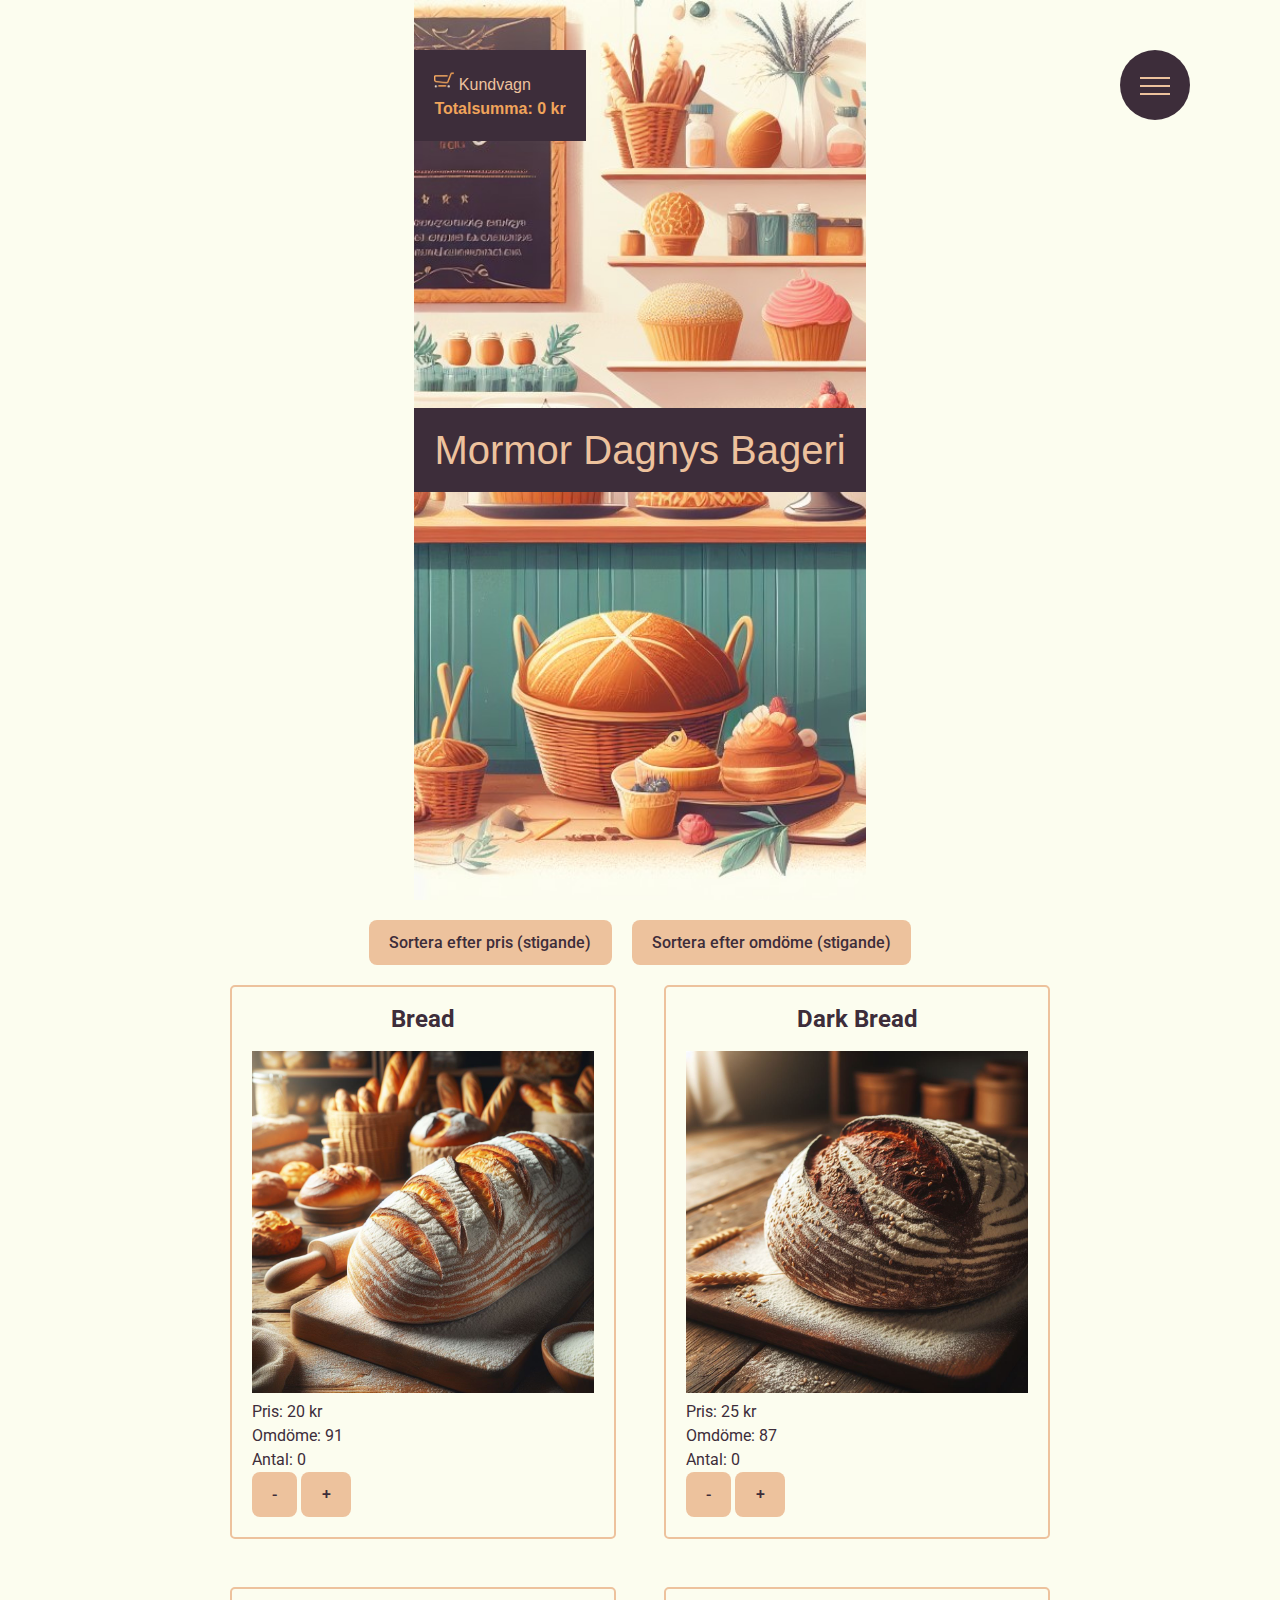
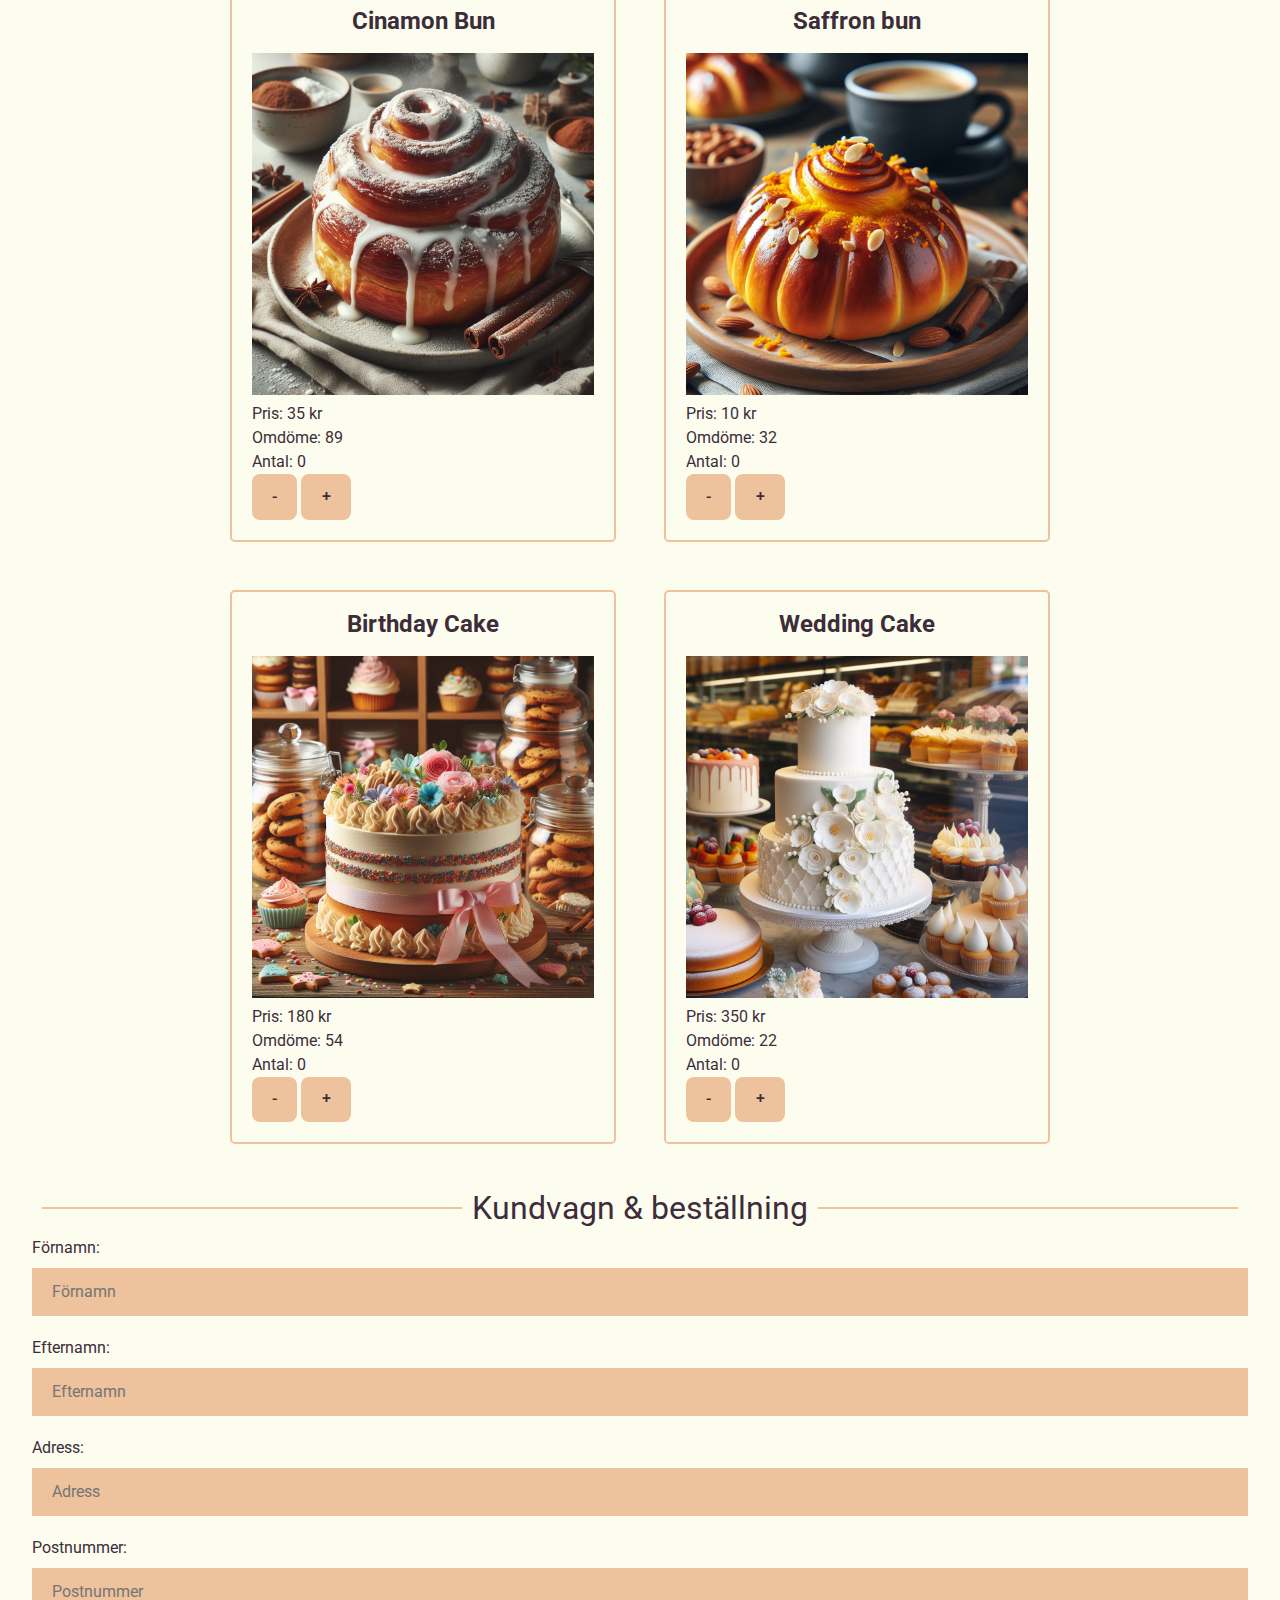
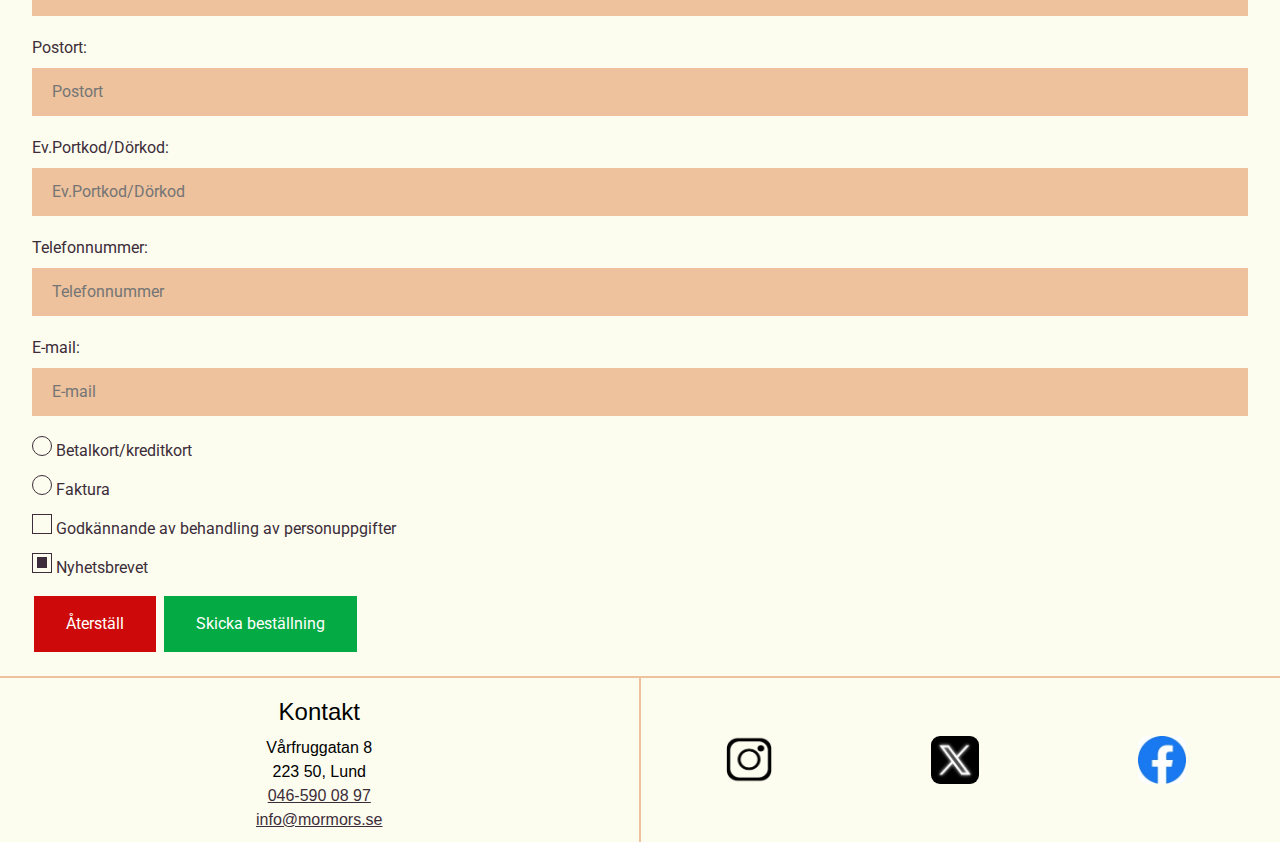
==== index.html @ 73b4fa3e "added ordersummary in cart" ====
<!DOCTYPE html>
<html lang="en">

<head>
  <meta charset="UTF-8">
  <meta name="viewport" content="width=device-width, initial-scale=1.0">
  <title>Mormor Dagnys Bageri</title>
  <link rel="preconnect" href="https://fonts.googleapis.com">
  <link rel="preconnect" href="https://fonts.gstatic.com" crossorigin>
  <link href="https://fonts.googleapis.com/css2?family=Roboto:wght@300&display=swap" rel="stylesheet">
  <link href="/css/style.min.css" rel="stylesheet">
</head>

<body>

  <header>
    <div class="container">
      <h1 class="name">Mormor Dagnys Bageri</h1>
    </div>
    <div id="cart"></div>
    <div class="navigation">
      <input type="checkbox" class="navigation-checkbox" id="navi-toggle">
      <label for="navi-toggle" class="navigation-button">
        <span class="navigation-icon">&nbsp;</span>
      </label>
      <div class="navigation-background">&nbsp;</div>
      <nav class="navigation-nav">
        <ul class="navigation-list">
          <li class="navigation-item">
            <a href="#pastryContainer" class="navigation-link">Produkter</a>
          </li>
          <li class="navigation-item">
            <a href="#kontakt" class="navigation-link">Kontakt</a>
          </li>
        </ul>
      </nav>
    </div>
  </header>
  <main>
    <div class="sort-buttons">
      <div class="sort-btns-center">
        <button id="sortByPrice">Sortera efter pris (stigande)</button>
        <button id="sortByRating">Sortera efter omdöme (stigande)</button>
      </div>
    </div>

    <div id="pastryContainer"></div>

    <div class="order-form">
      <div class="divider">Kundvagn & beställning</div>
      <form>
        <label>Förnamn:
          <span class="errorField"></span>
          <input type="text" id="firstName" placeholder="Förnamn">
        </label>
        <label>Efternamn:
          <span class="errorField"></span>
          <input type="text" id="lastName" placeholder="Efternamn">
        </label>
        <label>Adress:
          <span class="errorField"></span>
          <input type="text" id="street" placeholder="Adress">
        </label>
        <label>Postnummer:
          <span class="errorField"></span>
          <input type="number" id="zipcode" placeholder="Postnummer">
        </label>
        <label>Postort:
          <span class="errorField"></span>
          <input type="text" id="city" placeholder="Postort">
        </label>
        <label>Ev.Portkod/Dörkod:
          <span class="errorField"></span>
          <input type="text" id="doorCode" placeholder="Ev.Portkod/Dörkod">
        </label>
        <label>Telefonnummer:
          <span class="errorField"></span>
          <input type="tel" id="mobile" placeholder="Telefonnummer">
        </label>
        <label>E-mail:
          <span class="errorField"></span>
          <input type="email" id="email" placeholder="E-mail">
        </label>

        <div>
          <label>
            <input type="radio" name="paymentOption" value="card"> Betalkort/kreditkort
          </label>
          <label>
            <input type="radio" name="paymentOption" value="invoice"> Faktura
          </label>
        </div>

        <div id="creditCardDetails" class="hidden">
          <label>
            Kortnummer:
            <input type="number" id="cardNumber" placeholder="Kortnummer">
          </label>
          <label>
            Utgångsdatum (MM/ÅÅ):
            <input type="number" id="expiryMonth" placeholder="MM">
            <input type="number" id="expiryYear" placeholder="ÅÅ">
          </label>
        </div>

        <div id="invoiceDetails" class="hidden">
          <label>
            Organisationsnummer/Personnummer:
            <span class="errorField"></span>
            <input type="text" id="ssn" placeholder="Organisationsnummer/Personnummer">
          </label>
        </div>

        <label>
          <input type="checkbox" id="gdprCheck"> Godkännande av behandling av personuppgifter
        </label>

        <label>
          <input type="checkbox" id="newsletter" checked> Nyhetsbrevet
        </label>

        <input type="button" id="resetForm" value="Återställ" class="reset-btn">
        <input type="button" id="sendForm" value="Skicka beställning" disabled class="send-btn">
      </form>

      <div id="popup" class="cover hidden"></div>
      <div class="popup hidden" id="orderSummary"></div>
    </div>
  </main>

  <footer>
    <div class="top-right-footer">
      <div class="social-links">
        <a href="https://www.instagram.com"><img src="img/instagram.webp" width="100" height="107"></a>
        <a href="https://www.twitter.com"><img src="img/x-logo.webp"></a>
        <a href="https://www.facebook.com"><img src="img/facebook.webp"></a>
      </div>
    </div>
    <div class="bottom-left-footer" id="kontakt">
      <address>
        <h2>Kontakt</h2>
        <p>Vårfruggatan 8</p>
        <p>223 50, Lund</p>
        <a href="tel:046-590 08 97">046-590 08 97</a>
        <a href="mailto:info@mormors.se">info@mormors.se</a>
      </address>
    </div>
  </footer>

    <script type="module" src="js/main.js"></script>
  </body>

</html>
---- css/style.min.css ----
*:where(:not(iframe,canvas,img,svg,video):not(svg *)){all:unset;display:revert}*,*::before,*::after{box-sizing:border-box}ol,ul{list-style:none}img{max-width:100%}table{border-collapse:collapse}textarea{white-space:revert}.card{padding:2em}button{border-radius:8px;border:1px solid rgba(0,0,0,0);padding:.6em 1.2em;font-size:1em;font-weight:500;font-family:inherit;background-color:#edc29d;cursor:pointer;transition:border-color .25s}button:hover{border-color:#3d2d3a}button:focus,button:focus-visible{outline:4px auto -webkit-focus-ring-color}.hidden{display:none}#cart{position:fixed;top:50px;color:#edc29d;background-color:#3d2d3a;padding:20px;z-index:2}#cart>p{font-weight:bold;color:#f1a45a}label{display:block;margin-bottom:12px}label>span{color:#ce0909}.cover{position:fixed;top:0;left:0;background-color:rgba(0,0,0,.8);width:100vw;height:100vh}.popup{width:50vw;height:50vh;background-color:#fcfdef;position:fixed;padding:2rem;top:50%;left:50%;transform:translate(-50%, -50%);overflow:auto}.send-btn{background-color:#04aa44;border:none;color:#fff;padding:16px 32px;text-decoration:none;margin:4px 2px;cursor:pointer}.reset-btn{background-color:#ce0909;border:none;color:#fff;padding:16px 32px;text-decoration:none;margin:4px 2px;cursor:pointer}input[type=text],input[type=number],input[type=tel],input[type=email]{background-color:#edc29d;width:100%;padding:12px 20px;margin:8px 0;box-sizing:border-box}input[type=radio]{appearance:none;width:20px;height:20px;border:1px solid #3d2d3a;border-radius:50%;outline:none;transition:box-shadow .3s ease}input[type=radio]:before{content:"";display:block;width:60%;height:60%;margin:20% auto;border-radius:50%}input[type=radio]:checked:before{background-color:#3d2d3a}input[type=checkbox]{appearance:none;width:20px;height:20px;border:1px solid #3d2d3a;outline:none;transition:box-shadow .3s ease}input[type=checkbox]:before{content:"";display:block;width:60%;height:60%;margin:20% auto}input[type=checkbox]:checked:before{background-color:#3d2d3a}a:hover{cursor:pointer}html,main{color:#3d2d3a;font-family:"Roboto",sans-serif}body{margin:0;place-items:center;min-width:320px;min-height:100vh;background-color:#fcfdef}:root{line-height:24px;color-scheme:unset;color:unset;text-rendering:optimizeLegibility}a{font-weight:500;color:#3d2d3a;text-decoration:inherit}a:hover{color:#3d2d3a}h1{font-size:3em;line-height:1.1}h2{font-size:2em;line-height:2}.sort-btns-center{display:flex;justify-content:center;align-items:center;padding:20px;gap:20px}#pastryContainer{position:relative;display:flex;flex-wrap:wrap;justify-content:center;margin-left:2rem;margin-right:2rem;flex-basis:100%;margin-bottom:20px;gap:3rem;padding-bottom:2rem}#pastryContainer>article{border:2px solid #edc29d;border-radius:5px;padding:20px}#pastryContainer>article>img{width:38vh;height:auto}#pastryContainer>article>h3{font-weight:bold;text-align:center;margin-bottom:20px;font-size:1.5rem}.divider{font-size:2rem;display:flex;align-items:center;padding-bottom:1rem}.divider::before,.divider::after{flex:1;content:"";padding:1px;background-color:#edc29d;margin:10px}.order-form{position:relative;margin-left:2rem;margin-right:2rem;flex-basis:100%;margin-bottom:20px}*,*::before,*::after{margin:0;padding:0;box-sizing:inherit}html{box-sizing:border-box;font-family:"Montserrat",sans-serif}.container{display:flex;background-image:url("/img/header-image.jpeg");background-size:cover;background-repeat:no-repeat;justify-content:center;align-items:center;height:100vh}.name{color:#edc29d;background-color:#3d2d3a;padding:20px;font-size:2.5em}.navigation-checkbox{display:none}.navigation-button{background-color:#3d2d3a;height:70px;width:70px;position:fixed;top:50px;right:90px;border-radius:50%;z-index:2000;text-align:center;cursor:pointer}.navigation-background{height:60px;width:60px;border-radius:50%;position:fixed;top:55px;right:95px;background-image:radial-gradient(#edc29d, #3d2d3a);z-index:1000;transition:transform .8s cubic-bezier(0.86, 0, 0.07, 1)}.navigation-nav{height:100vh;width:100%;position:fixed;top:0;right:0;z-index:1500;opacity:0;width:0;transition:all .8s}.navigation-list{display:flex;flex-direction:column;justify-content:center;align-items:center;list-style:none;position:absolute;top:50%;left:50%;transform:translate(-50%, -50%)}.navigation-item{margin:10px}.navigation-link:link,.navigation-link:visited{display:inline-block;font-size:25px;letter-spacing:2px;padding:10px 20px;color:#3d2d3a;text-decoration:none;text-transform:uppercase;background-image:linear-gradient(90deg, transparent 0%, transparent 50%, #3d2d3a 50%);background-size:220%;transition:all .4s}.navigation-link:hover,.navigation-link:active{background-position:100%;color:#edc29d;transform:translateX(10px)}.navigation-checkbox:checked~.navigation-background{transform:scale(80)}.navigation-checkbox:checked~.navigation-nav{opacity:1;width:100%}.navigation-icon{position:relative;margin-top:35px}.navigation-icon,.navigation-icon::before,.navigation-icon::after{width:30px;height:2px;background-color:#edc29d;display:inline-block}.navigation-icon::before,.navigation-icon::after{content:"";position:absolute;left:0;transition:all .2s}.navigation-icon::before{top:-8px}.navigation-icon::after{top:8px}.navigation-button:hover .navigation-icon::before{top:-10px}.navigation-button:hover .navigation-icon::after{top:10px}.navigation-checkbox:checked+.navigation-button .navigation-icon{background-color:rgba(0,0,0,0)}.navigation-checkbox:checked+.navigation-button .navigation-icon::before{top:0;transform:rotate(135deg)}.navigation-checkbox:checked+.navigation-button .navigation-icon::after{top:0;transform:rotate(-135deg)}.card{padding:2em}button{border-radius:8px;border:1px solid rgba(0,0,0,0);padding:.6em 1.2em;font-size:1em;font-weight:500;font-family:inherit;background-color:#edc29d;cursor:pointer;transition:border-color .25s}button:hover{border-color:#3d2d3a}button:focus,button:focus-visible{outline:4px auto -webkit-focus-ring-color}.hidden{display:none}#cart{position:fixed;top:50px;color:#edc29d;background-color:#3d2d3a;padding:20px;z-index:2}#cart>p{font-weight:bold;color:#f1a45a}label{display:block;margin-bottom:12px}label>span{color:#ce0909}.cover{position:fixed;top:0;left:0;background-color:rgba(0,0,0,.8);width:100vw;height:100vh}.popup{width:50vw;height:50vh;background-color:#fcfdef;position:fixed;padding:2rem;top:50%;left:50%;transform:translate(-50%, -50%);overflow:auto}.send-btn{background-color:#04aa44;border:none;color:#fff;padding:16px 32px;text-decoration:none;margin:4px 2px;cursor:pointer}.reset-btn{background-color:#ce0909;border:none;color:#fff;padding:16px 32px;text-decoration:none;margin:4px 2px;cursor:pointer}input[type=text],input[type=number],input[type=tel],input[type=email]{background-color:#edc29d;width:100%;padding:12px 20px;margin:8px 0;box-sizing:border-box}input[type=radio]{appearance:none;width:20px;height:20px;border:1px solid #3d2d3a;border-radius:50%;outline:none;transition:box-shadow .3s ease}input[type=radio]:before{content:"";display:block;width:60%;height:60%;margin:20% auto;border-radius:50%}input[type=radio]:checked:before{background-color:#3d2d3a}input[type=checkbox]{appearance:none;width:20px;height:20px;border:1px solid #3d2d3a;outline:none;transition:box-shadow .3s ease}input[type=checkbox]:before{content:"";display:block;width:60%;height:60%;margin:20% auto}input[type=checkbox]:checked:before{background-color:#3d2d3a}footer{bottom:0;width:100vw;border-top:2px solid #edc29d;display:flex;flex-direction:column}footer .top-right-footer{padding:10px;width:100%;display:flex;align-items:center}footer .top-right-footer .social-links{display:flex}footer .top-right-footer .social-links img{width:35px;height:35px;border-radius:10px;padding:1px;margin-right:10px;display:flex;align-items:center}footer .bottom-left-footer{padding:10px;border-right:2px solid #edc29d;width:100%;display:flex}footer .bottom-left-footer a{display:block;color:#3d2d3a;text-decoration:underline}footer .bottom-left-footer a:hover{outline:1px solid #edc29d;outline-offset:1px;border-radius:5px;background-color:#3d2d3a;color:#edc29d}footer .bottom-left-footer h2{font-size:x-large}@media screen and (min-width: 820px){footer{flex-direction:row-reverse}footer .top-right-footer{border-bottom:rgba(0,0,0,0)}footer .top-right-footer .social-links{width:100%;justify-content:space-around}footer .top-right-footer .social-links img{width:50px;height:50px}footer .bottom-left-footer{justify-content:center;text-align:center}}
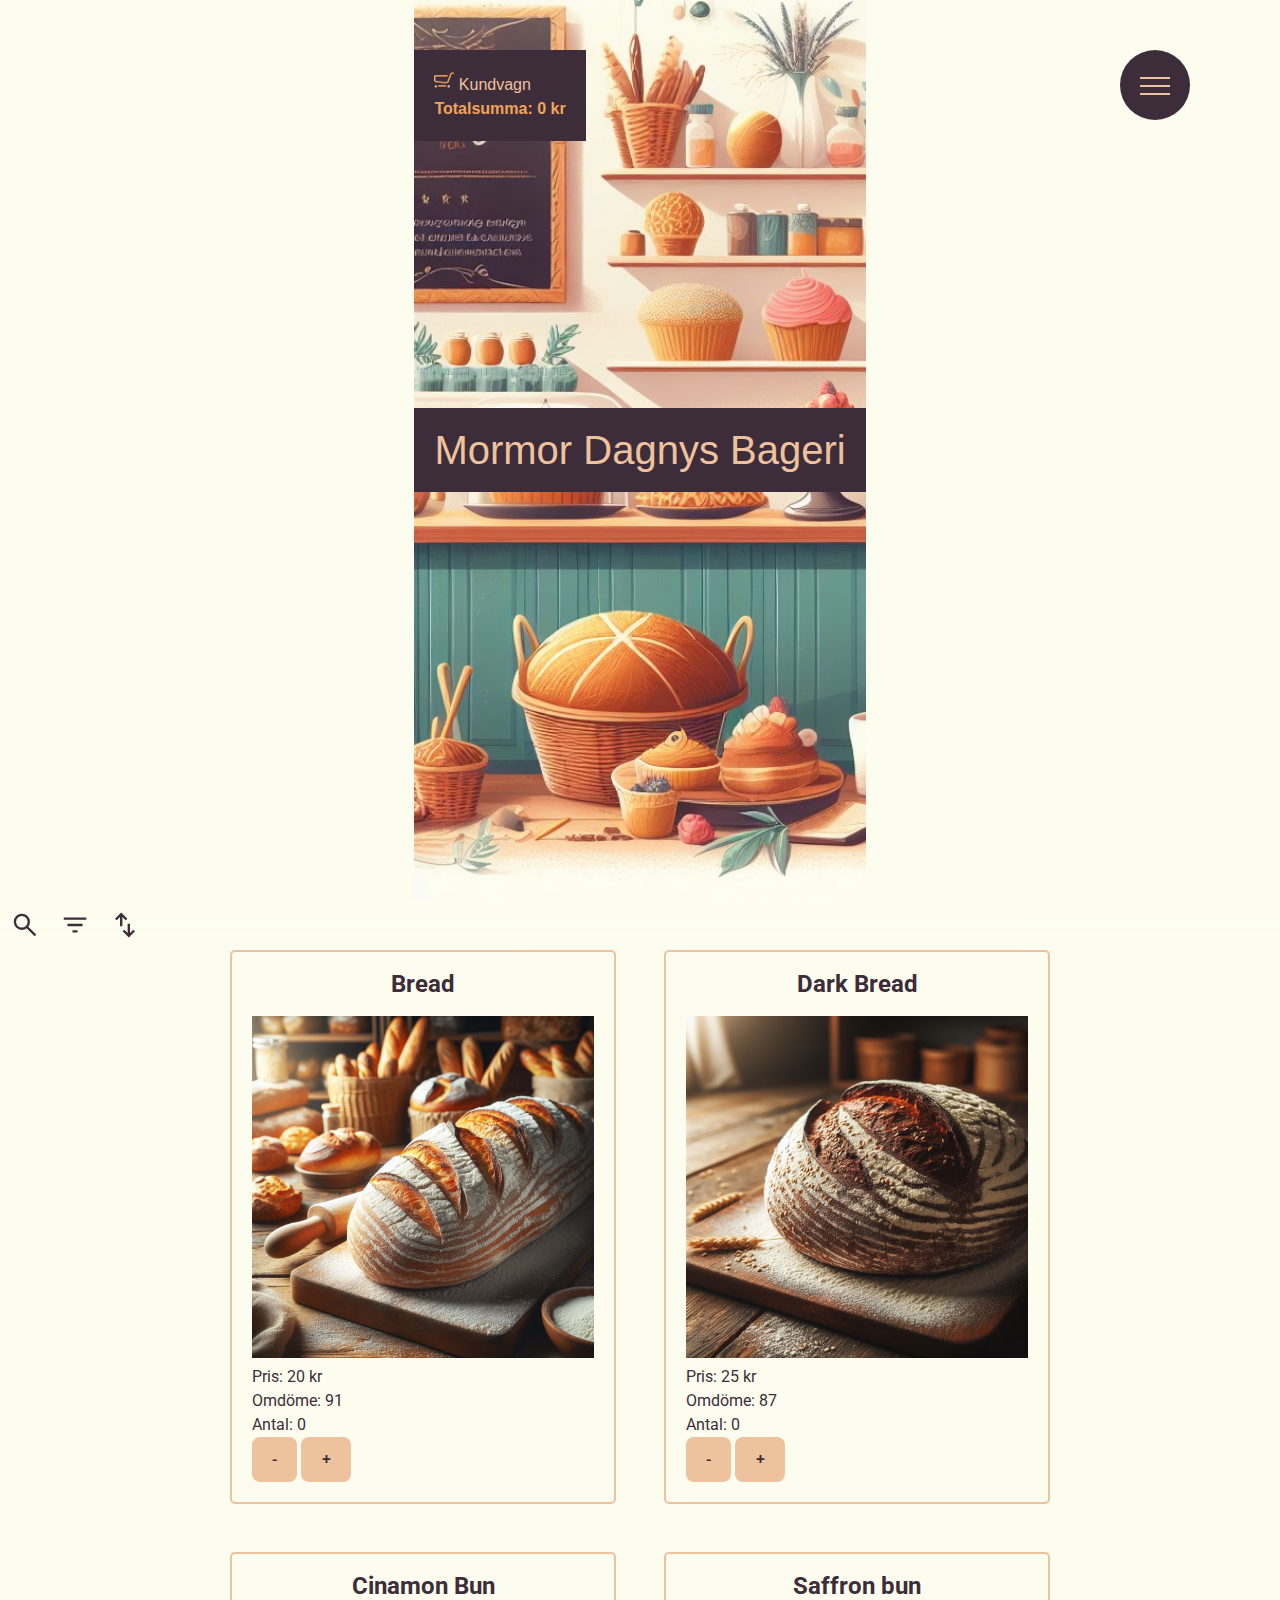
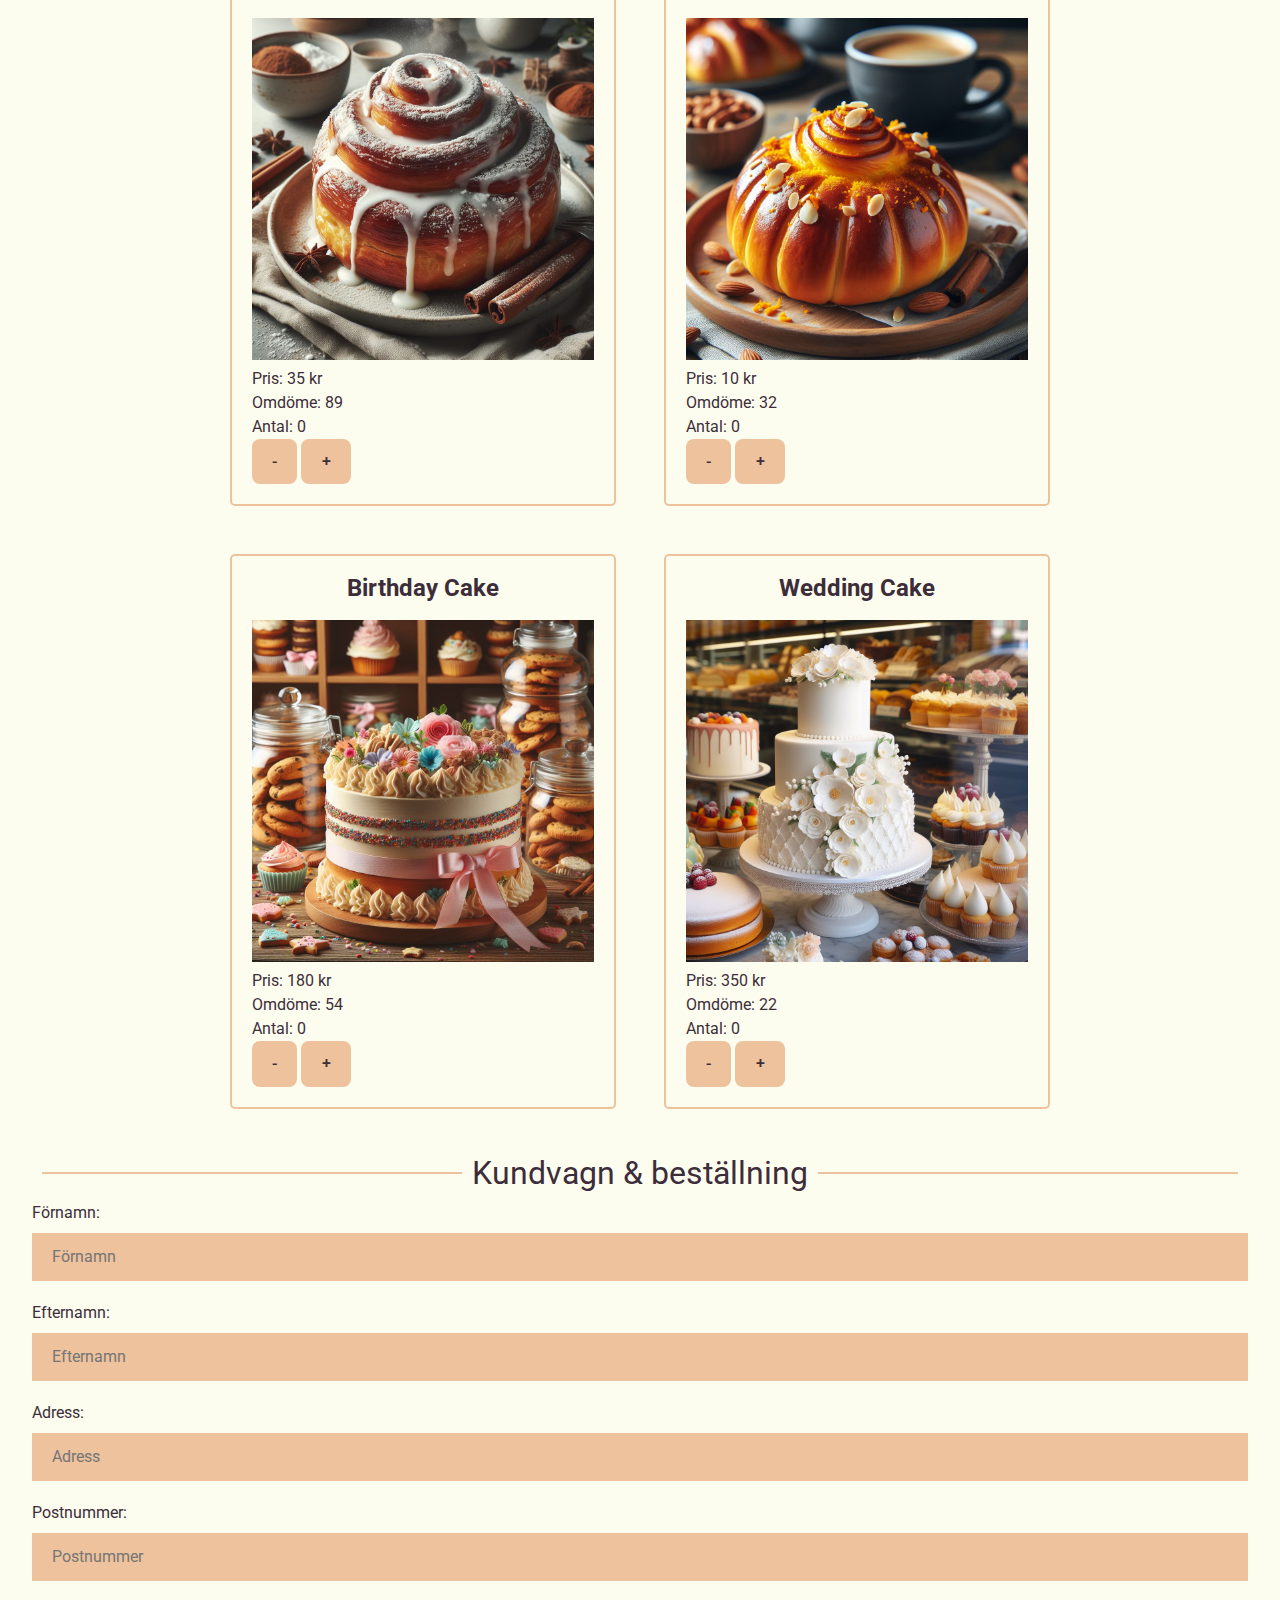
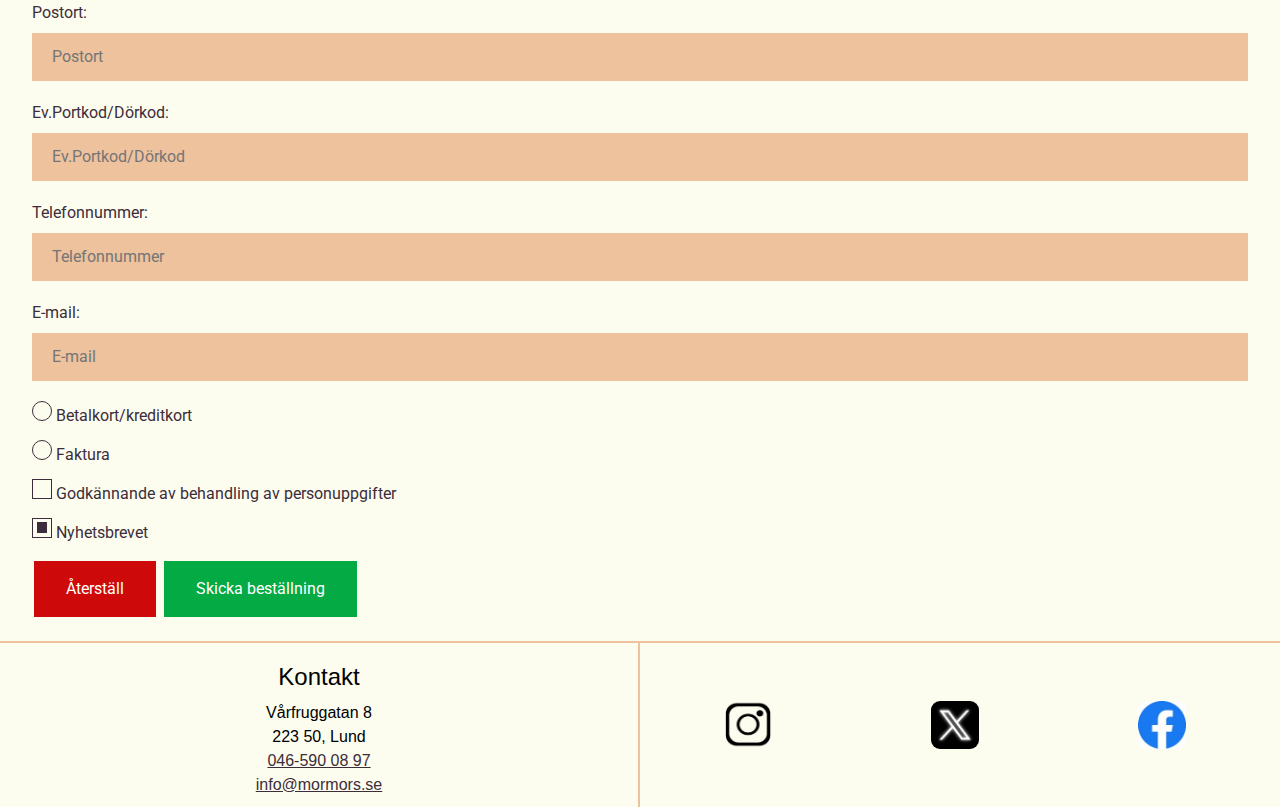
==== commit 9993d53f: ":sparkles: Added search filter sort elements" ====
--- a/index.html
+++ b/index.html
@@ -8,6 +8,7 @@
   <link rel="preconnect" href="https://fonts.googleapis.com">
   <link rel="preconnect" href="https://fonts.gstatic.com" crossorigin>
   <link href="https://fonts.googleapis.com/css2?family=Roboto:wght@300&display=swap" rel="stylesheet">
+  <link href="https://fonts.googleapis.com/css2?family=Material+Symbols+Outlined" rel="stylesheet" />
   <link href="/css/style.min.css" rel="stylesheet">
 </head>
 
@@ -37,12 +38,38 @@
     </div>
   </header>
   <main>
-    <div class="sort-buttons">
-      <div class="sort-btns-center">
-        <button id="sortByPrice">Sortera efter pris (stigande)</button>
-        <button id="sortByRating">Sortera efter omdöme (stigande)</button>
+    <section class="sort-filter-search">
+      <div class="item-function-container">
+        <span class="material-symbols-outlined" id="search-icon" title="Search">search</span>
+        <span class="material-symbols-outlined" id="filter-icon" title="Filter">filter_list</span>
+        <span class="material-symbols-outlined" id="sort-icon" title="Sort">swap_vert</span>
       </div>
-    </div>
+      <div class="stack">
+        <div class="sort-buttons">
+          <div class="search-center">
+            <input type="text" class="search-box" id="searchItem" placeholder="Sök här!"></button>
+          </div>
+        </div>
+        <div class="sort-buttons">
+          <div class="filter-center">
+            <button id="filterBread">Visa bröd</button>
+            <button id="filterCake">Visa tårtor</button>
+            <button id="filterBun">Visa bakelser</button>
+          </div>
+        </div>
+        <div class="sort-buttons">
+          <div class="sort-center">
+            <button id="sortByLetter"><span class="material-symbols-outlined">abc</span></button>
+            <button id="sortByPrice"><span class="material-symbols-outlined">
+              monetization_on
+              </span></button>
+            <button id="sortByRating"><span class="material-symbols-outlined">
+              star_rate
+              </span></button>
+          </div>
+        </div>
+      </div>
+    </section>
 
     <div id="pastryContainer"></div>
 
@@ -146,8 +173,7 @@
       </address>
     </div>
   </footer>
-
-    <script type="module" src="js/main.js"></script>
+  <script type="module" src="js/main.js"></script>
   </body>
 
 </html>--- a/css/style.min.css
+++ b/css/style.min.css
@@ -1 +1 @@
-*:where(:not(iframe,canvas,img,svg,video):not(svg *)){all:unset;display:revert}*,*::before,*::after{box-sizing:border-box}ol,ul{list-style:none}img{max-width:100%}table{border-collapse:collapse}textarea{white-space:revert}.card{padding:2em}button{border-radius:8px;border:1px solid rgba(0,0,0,0);padding:.6em 1.2em;font-size:1em;font-weight:500;font-family:inherit;background-color:#edc29d;cursor:pointer;transition:border-color .25s}button:hover{border-color:#3d2d3a}button:focus,button:focus-visible{outline:4px auto -webkit-focus-ring-color}.hidden{display:none}#cart{position:fixed;top:50px;color:#edc29d;background-color:#3d2d3a;padding:20px;z-index:2}#cart>p{font-weight:bold;color:#f1a45a}label{display:block;margin-bottom:12px}label>span{color:#ce0909}.cover{position:fixed;top:0;left:0;background-color:rgba(0,0,0,.8);width:100vw;height:100vh}.popup{width:50vw;height:50vh;background-color:#fcfdef;position:fixed;padding:2rem;top:50%;left:50%;transform:translate(-50%, -50%);overflow:auto}.send-btn{background-color:#04aa44;border:none;color:#fff;padding:16px 32px;text-decoration:none;margin:4px 2px;cursor:pointer}.reset-btn{background-color:#ce0909;border:none;color:#fff;padding:16px 32px;text-decoration:none;margin:4px 2px;cursor:pointer}input[type=text],input[type=number],input[type=tel],input[type=email]{background-color:#edc29d;width:100%;padding:12px 20px;margin:8px 0;box-sizing:border-box}input[type=radio]{appearance:none;width:20px;height:20px;border:1px solid #3d2d3a;border-radius:50%;outline:none;transition:box-shadow .3s ease}input[type=radio]:before{content:"";display:block;width:60%;height:60%;margin:20% auto;border-radius:50%}input[type=radio]:checked:before{background-color:#3d2d3a}input[type=checkbox]{appearance:none;width:20px;height:20px;border:1px solid #3d2d3a;outline:none;transition:box-shadow .3s ease}input[type=checkbox]:before{content:"";display:block;width:60%;height:60%;margin:20% auto}input[type=checkbox]:checked:before{background-color:#3d2d3a}a:hover{cursor:pointer}html,main{color:#3d2d3a;font-family:"Roboto",sans-serif}body{margin:0;place-items:center;min-width:320px;min-height:100vh;background-color:#fcfdef}:root{line-height:24px;color-scheme:unset;color:unset;text-rendering:optimizeLegibility}a{font-weight:500;color:#3d2d3a;text-decoration:inherit}a:hover{color:#3d2d3a}h1{font-size:3em;line-height:1.1}h2{font-size:2em;line-height:2}.sort-btns-center{display:flex;justify-content:center;align-items:center;padding:20px;gap:20px}#pastryContainer{position:relative;display:flex;flex-wrap:wrap;justify-content:center;margin-left:2rem;margin-right:2rem;flex-basis:100%;margin-bottom:20px;gap:3rem;padding-bottom:2rem}#pastryContainer>article{border:2px solid #edc29d;border-radius:5px;padding:20px}#pastryContainer>article>img{width:38vh;height:auto}#pastryContainer>article>h3{font-weight:bold;text-align:center;margin-bottom:20px;font-size:1.5rem}.divider{font-size:2rem;display:flex;align-items:center;padding-bottom:1rem}.divider::before,.divider::after{flex:1;content:"";padding:1px;background-color:#edc29d;margin:10px}.order-form{position:relative;margin-left:2rem;margin-right:2rem;flex-basis:100%;margin-bottom:20px}*,*::before,*::after{margin:0;padding:0;box-sizing:inherit}html{box-sizing:border-box;font-family:"Montserrat",sans-serif}.container{display:flex;background-image:url("/img/header-image.jpeg");background-size:cover;background-repeat:no-repeat;justify-content:center;align-items:center;height:100vh}.name{color:#edc29d;background-color:#3d2d3a;padding:20px;font-size:2.5em}.navigation-checkbox{display:none}.navigation-button{background-color:#3d2d3a;height:70px;width:70px;position:fixed;top:50px;right:90px;border-radius:50%;z-index:2000;text-align:center;cursor:pointer}.navigation-background{height:60px;width:60px;border-radius:50%;position:fixed;top:55px;right:95px;background-image:radial-gradient(#edc29d, #3d2d3a);z-index:1000;transition:transform .8s cubic-bezier(0.86, 0, 0.07, 1)}.navigation-nav{height:100vh;width:100%;position:fixed;top:0;right:0;z-index:1500;opacity:0;width:0;transition:all .8s}.navigation-list{display:flex;flex-direction:column;justify-content:center;align-items:center;list-style:none;position:absolute;top:50%;left:50%;transform:translate(-50%, -50%)}.navigation-item{margin:10px}.navigation-link:link,.navigation-link:visited{display:inline-block;font-size:25px;letter-spacing:2px;padding:10px 20px;color:#3d2d3a;text-decoration:none;text-transform:uppercase;background-image:linear-gradient(90deg, transparent 0%, transparent 50%, #3d2d3a 50%);background-size:220%;transition:all .4s}.navigation-link:hover,.navigation-link:active{background-position:100%;color:#edc29d;transform:translateX(10px)}.navigation-checkbox:checked~.navigation-background{transform:scale(80)}.navigation-checkbox:checked~.navigation-nav{opacity:1;width:100%}.navigation-icon{position:relative;margin-top:35px}.navigation-icon,.navigation-icon::before,.navigation-icon::after{width:30px;height:2px;background-color:#edc29d;display:inline-block}.navigation-icon::before,.navigation-icon::after{content:"";position:absolute;left:0;transition:all .2s}.navigation-icon::before{top:-8px}.navigation-icon::after{top:8px}.navigation-button:hover .navigation-icon::before{top:-10px}.navigation-button:hover .navigation-icon::after{top:10px}.navigation-checkbox:checked+.navigation-button .navigation-icon{background-color:rgba(0,0,0,0)}.navigation-checkbox:checked+.navigation-button .navigation-icon::before{top:0;transform:rotate(135deg)}.navigation-checkbox:checked+.navigation-button .navigation-icon::after{top:0;transform:rotate(-135deg)}.card{padding:2em}button{border-radius:8px;border:1px solid rgba(0,0,0,0);padding:.6em 1.2em;font-size:1em;font-weight:500;font-family:inherit;background-color:#edc29d;cursor:pointer;transition:border-color .25s}button:hover{border-color:#3d2d3a}button:focus,button:focus-visible{outline:4px auto -webkit-focus-ring-color}.hidden{display:none}#cart{position:fixed;top:50px;color:#edc29d;background-color:#3d2d3a;padding:20px;z-index:2}#cart>p{font-weight:bold;color:#f1a45a}label{display:block;margin-bottom:12px}label>span{color:#ce0909}.cover{position:fixed;top:0;left:0;background-color:rgba(0,0,0,.8);width:100vw;height:100vh}.popup{width:50vw;height:50vh;background-color:#fcfdef;position:fixed;padding:2rem;top:50%;left:50%;transform:translate(-50%, -50%);overflow:auto}.send-btn{background-color:#04aa44;border:none;color:#fff;padding:16px 32px;text-decoration:none;margin:4px 2px;cursor:pointer}.reset-btn{background-color:#ce0909;border:none;color:#fff;padding:16px 32px;text-decoration:none;margin:4px 2px;cursor:pointer}input[type=text],input[type=number],input[type=tel],input[type=email]{background-color:#edc29d;width:100%;padding:12px 20px;margin:8px 0;box-sizing:border-box}input[type=radio]{appearance:none;width:20px;height:20px;border:1px solid #3d2d3a;border-radius:50%;outline:none;transition:box-shadow .3s ease}input[type=radio]:before{content:"";display:block;width:60%;height:60%;margin:20% auto;border-radius:50%}input[type=radio]:checked:before{background-color:#3d2d3a}input[type=checkbox]{appearance:none;width:20px;height:20px;border:1px solid #3d2d3a;outline:none;transition:box-shadow .3s ease}input[type=checkbox]:before{content:"";display:block;width:60%;height:60%;margin:20% auto}input[type=checkbox]:checked:before{background-color:#3d2d3a}footer{bottom:0;width:100vw;border-top:2px solid #edc29d;display:flex;flex-direction:column}footer .top-right-footer{padding:10px;width:100%;display:flex;align-items:center}footer .top-right-footer .social-links{display:flex}footer .top-right-footer .social-links img{width:35px;height:35px;border-radius:10px;padding:1px;margin-right:10px;display:flex;align-items:center}footer .bottom-left-footer{padding:10px;border-right:2px solid #edc29d;width:100%;display:flex}footer .bottom-left-footer a{display:block;color:#3d2d3a;text-decoration:underline}footer .bottom-left-footer a:hover{outline:1px solid #edc29d;outline-offset:1px;border-radius:5px;background-color:#3d2d3a;color:#edc29d}footer .bottom-left-footer h2{font-size:x-large}@media screen and (min-width: 820px){footer{flex-direction:row-reverse}footer .top-right-footer{border-bottom:rgba(0,0,0,0)}footer .top-right-footer .social-links{width:100%;justify-content:space-around}footer .top-right-footer .social-links img{width:50px;height:50px}footer .bottom-left-footer{justify-content:center;text-align:center}}+*:where(:not(iframe,canvas,img,svg,video):not(svg *)){all:unset;display:revert}*,*::before,*::after{box-sizing:border-box}ol,ul{list-style:none}img{max-width:100%}table{border-collapse:collapse}textarea{white-space:revert}.card{padding:2em}button{border-radius:8px;border:1px solid rgba(0,0,0,0);padding:.6em 1.2em;font-size:1em;font-weight:500;font-family:inherit;background-color:#edc29d;cursor:pointer;transition:border-color .25s}button:hover{border-color:#3d2d3a}button:focus,button:focus-visible{outline:4px auto -webkit-focus-ring-color}.hidden{display:none}#cart{position:fixed;top:50px;color:#edc29d;background-color:#3d2d3a;padding:20px;z-index:2}#cart>p{font-weight:bold;color:#f1a45a}label{display:block;margin-bottom:12px}label>span{color:#ce0909}.cover{position:fixed;top:0;left:0;background-color:rgba(0,0,0,.8);width:100vw;height:100vh}.popup{width:50vw;height:50vh;background-color:#fcfdef;position:fixed;padding:2rem;top:50%;left:50%;transform:translate(-50%, -50%);overflow:auto;line-height:1.8;text-align:center}.total-sum-style{color:#3d2d3a;font-weight:bold}.send-btn{background-color:#04aa44;border:none;color:#fff;padding:16px 32px;text-decoration:none;margin:4px 2px;cursor:pointer}.reset-btn{background-color:#ce0909;border:none;color:#fff;padding:16px 32px;text-decoration:none;margin:4px 2px;cursor:pointer}input[type=text],input[type=number],input[type=tel],input[type=email]{background-color:#edc29d;width:100%;padding:12px 20px;margin:8px 0;box-sizing:border-box}input[type=radio]{appearance:none;width:20px;height:20px;border:1px solid #3d2d3a;border-radius:50%;outline:none;transition:box-shadow .3s ease}input[type=radio]:before{content:"";display:block;width:60%;height:60%;margin:20% auto;border-radius:50%}input[type=radio]:checked:before{background-color:#3d2d3a}input[type=checkbox]{appearance:none;width:20px;height:20px;border:1px solid #3d2d3a;outline:none;transition:box-shadow .3s ease}input[type=checkbox]:before{content:"";display:block;width:60%;height:60%;margin:20% auto}input[type=checkbox]:checked:before{background-color:#3d2d3a}a:hover{cursor:pointer}html,main{color:#3d2d3a;font-family:"Roboto",sans-serif;width:100vw}body{margin:0;place-items:center;min-width:320px;min-height:100vh;background-color:#fcfdef}:root{line-height:24px;color-scheme:unset;color:unset;text-rendering:optimizeLegibility}a{font-weight:500;color:#3d2d3a;text-decoration:inherit}a:hover{color:#3d2d3a}h1{font-size:3em;line-height:1.1}h2{font-size:2em;line-height:2}.sort-filter-search{display:flex;flex-direction:row;justify-content:center;align-items:center;min-height:2.5rem;position:sticky;padding:10px 0;top:0;background-image:linear-gradient(to bottom, rgb(252, 253, 239), rgba(252, 253, 239, 0.8), rgba(252, 253, 239, 0.6), rgba(252, 253, 239, 0.4));z-index:1}.sort-filter-search .material-symbols-outlined{font-size:30px;padding:0 10px;cursor:pointer;z-index:2}.item-function-container{position:relative;display:flex;justify-content:center;align-items:center}.left{justify-content:flex-start;left:0}.stack{position:relative;width:100%;height:100%}.search-center,.filter-center,.sort-center{position:absolute;visibility:hidden;width:100%;display:flex;flex-direction:row}.show{visibility:visible;z-index:3}.sort-buttons{display:flex;flex-direction:row;align-items:center;justify-content:center;position:absolute;width:100%;height:100%}.sort-buttons button{background-color:#edc29d;padding:15px 15px;height:36px;display:flex;margin:5px;justify-content:center;align-items:center}.sort-buttons input{padding:0 !important;width:50% !important;border-radius:15px;text-indent:10px;height:35px}#pastryContainer{position:relative;display:flex;flex-wrap:wrap;justify-content:center;margin-left:2rem;margin-right:2rem;flex-basis:100%;margin-bottom:20px;gap:3rem;padding-bottom:2rem}#pastryContainer>article{border:2px solid #edc29d;border-radius:5px;padding:20px}#pastryContainer>article>img{width:38vh;height:auto}#pastryContainer>article>h3{font-weight:bold;text-align:center;margin-bottom:20px;font-size:1.5rem}.divider{font-size:2rem;display:flex;align-items:center;padding-bottom:1rem}.divider::before,.divider::after{flex:1;content:"";padding:1px;background-color:#edc29d;margin:10px}.order-form{position:relative;margin-left:2rem;margin-right:2rem;flex-basis:100%;margin-bottom:20px}*,*::before,*::after{margin:0;padding:0;box-sizing:inherit}html{box-sizing:border-box;font-family:"Montserrat",sans-serif}.container{display:flex;background-image:url("/img/header-image.jpeg");background-size:cover;background-repeat:no-repeat;justify-content:center;align-items:center;height:100vh}.name{color:#edc29d;background-color:#3d2d3a;padding:20px;font-size:2.5em}.navigation-checkbox{display:none}.navigation-button{background-color:#3d2d3a;height:70px;width:70px;position:fixed;top:50px;right:90px;border-radius:50%;z-index:2000;text-align:center;cursor:pointer}.navigation-background{height:60px;width:60px;border-radius:50%;position:fixed;top:55px;right:95px;background-image:radial-gradient(#edc29d, #3d2d3a);z-index:1000;transition:transform .8s cubic-bezier(0.86, 0, 0.07, 1)}.navigation-nav{height:100vh;width:100%;position:fixed;top:0;right:0;z-index:1500;opacity:0;width:0;transition:all .8s}.navigation-list{display:flex;flex-direction:column;justify-content:center;align-items:center;list-style:none;position:absolute;top:50%;left:50%;transform:translate(-50%, -50%)}.navigation-item{margin:10px}.navigation-link:link,.navigation-link:visited{display:inline-block;font-size:25px;letter-spacing:2px;padding:10px 20px;color:#3d2d3a;text-decoration:none;text-transform:uppercase;background-image:linear-gradient(90deg, transparent 0%, transparent 50%, #3d2d3a 50%);background-size:220%;transition:all .4s}.navigation-link:hover,.navigation-link:active{background-position:100%;color:#edc29d;transform:translateX(10px)}.navigation-checkbox:checked~.navigation-background{transform:scale(80)}.navigation-checkbox:checked~.navigation-nav{opacity:1;width:100%}.navigation-icon{position:relative;margin-top:35px}.navigation-icon,.navigation-icon::before,.navigation-icon::after{width:30px;height:2px;background-color:#edc29d;display:inline-block}.navigation-icon::before,.navigation-icon::after{content:"";position:absolute;left:0;transition:all .2s}.navigation-icon::before{top:-8px}.navigation-icon::after{top:8px}.navigation-button:hover .navigation-icon::before{top:-10px}.navigation-button:hover .navigation-icon::after{top:10px}.navigation-checkbox:checked+.navigation-button .navigation-icon{background-color:rgba(0,0,0,0)}.navigation-checkbox:checked+.navigation-button .navigation-icon::before{top:0;transform:rotate(135deg)}.navigation-checkbox:checked+.navigation-button .navigation-icon::after{top:0;transform:rotate(-135deg)}.card{padding:2em}button{border-radius:8px;border:1px solid rgba(0,0,0,0);padding:.6em 1.2em;font-size:1em;font-weight:500;font-family:inherit;background-color:#edc29d;cursor:pointer;transition:border-color .25s}button:hover{border-color:#3d2d3a}button:focus,button:focus-visible{outline:4px auto -webkit-focus-ring-color}.hidden{display:none}#cart{position:fixed;top:50px;color:#edc29d;background-color:#3d2d3a;padding:20px;z-index:2}#cart>p{font-weight:bold;color:#f1a45a}label{display:block;margin-bottom:12px}label>span{color:#ce0909}.cover{position:fixed;top:0;left:0;background-color:rgba(0,0,0,.8);width:100vw;height:100vh}.popup{width:50vw;height:50vh;background-color:#fcfdef;position:fixed;padding:2rem;top:50%;left:50%;transform:translate(-50%, -50%);overflow:auto;line-height:1.8;text-align:center}.total-sum-style{color:#3d2d3a;font-weight:bold}.send-btn{background-color:#04aa44;border:none;color:#fff;padding:16px 32px;text-decoration:none;margin:4px 2px;cursor:pointer}.reset-btn{background-color:#ce0909;border:none;color:#fff;padding:16px 32px;text-decoration:none;margin:4px 2px;cursor:pointer}input[type=text],input[type=number],input[type=tel],input[type=email]{background-color:#edc29d;width:100%;padding:12px 20px;margin:8px 0;box-sizing:border-box}input[type=radio]{appearance:none;width:20px;height:20px;border:1px solid #3d2d3a;border-radius:50%;outline:none;transition:box-shadow .3s ease}input[type=radio]:before{content:"";display:block;width:60%;height:60%;margin:20% auto;border-radius:50%}input[type=radio]:checked:before{background-color:#3d2d3a}input[type=checkbox]{appearance:none;width:20px;height:20px;border:1px solid #3d2d3a;outline:none;transition:box-shadow .3s ease}input[type=checkbox]:before{content:"";display:block;width:60%;height:60%;margin:20% auto}input[type=checkbox]:checked:before{background-color:#3d2d3a}footer{bottom:0;width:100vw;border-top:2px solid #edc29d;display:flex;flex-direction:column}footer .top-right-footer{padding:10px;width:100%;display:flex;align-items:center;border-bottom:2px solid #edc29d}footer .top-right-footer .social-links{display:flex}footer .top-right-footer .social-links img{width:35px;height:35px;border-radius:10px;padding:1px;margin-right:10px;display:flex;align-items:center}footer .bottom-left-footer{padding:10px;border-right:2px solid #edc29d;width:100%;display:flex}footer .bottom-left-footer a{display:block;color:#3d2d3a;text-decoration:underline}footer .bottom-left-footer a:hover{outline:1px solid #edc29d;outline-offset:1px;border-radius:5px;background-color:#3d2d3a;color:#edc29d}footer .bottom-left-footer h2{font-size:x-large}@media screen and (min-width: 820px){footer{flex-direction:row-reverse}footer .top-right-footer{border-bottom:rgba(0,0,0,0);width:50%}footer .top-right-footer .social-links{width:100%;justify-content:space-around}footer .top-right-footer .social-links img{width:50px;height:50px}footer .bottom-left-footer{justify-content:center;text-align:center;width:50%}}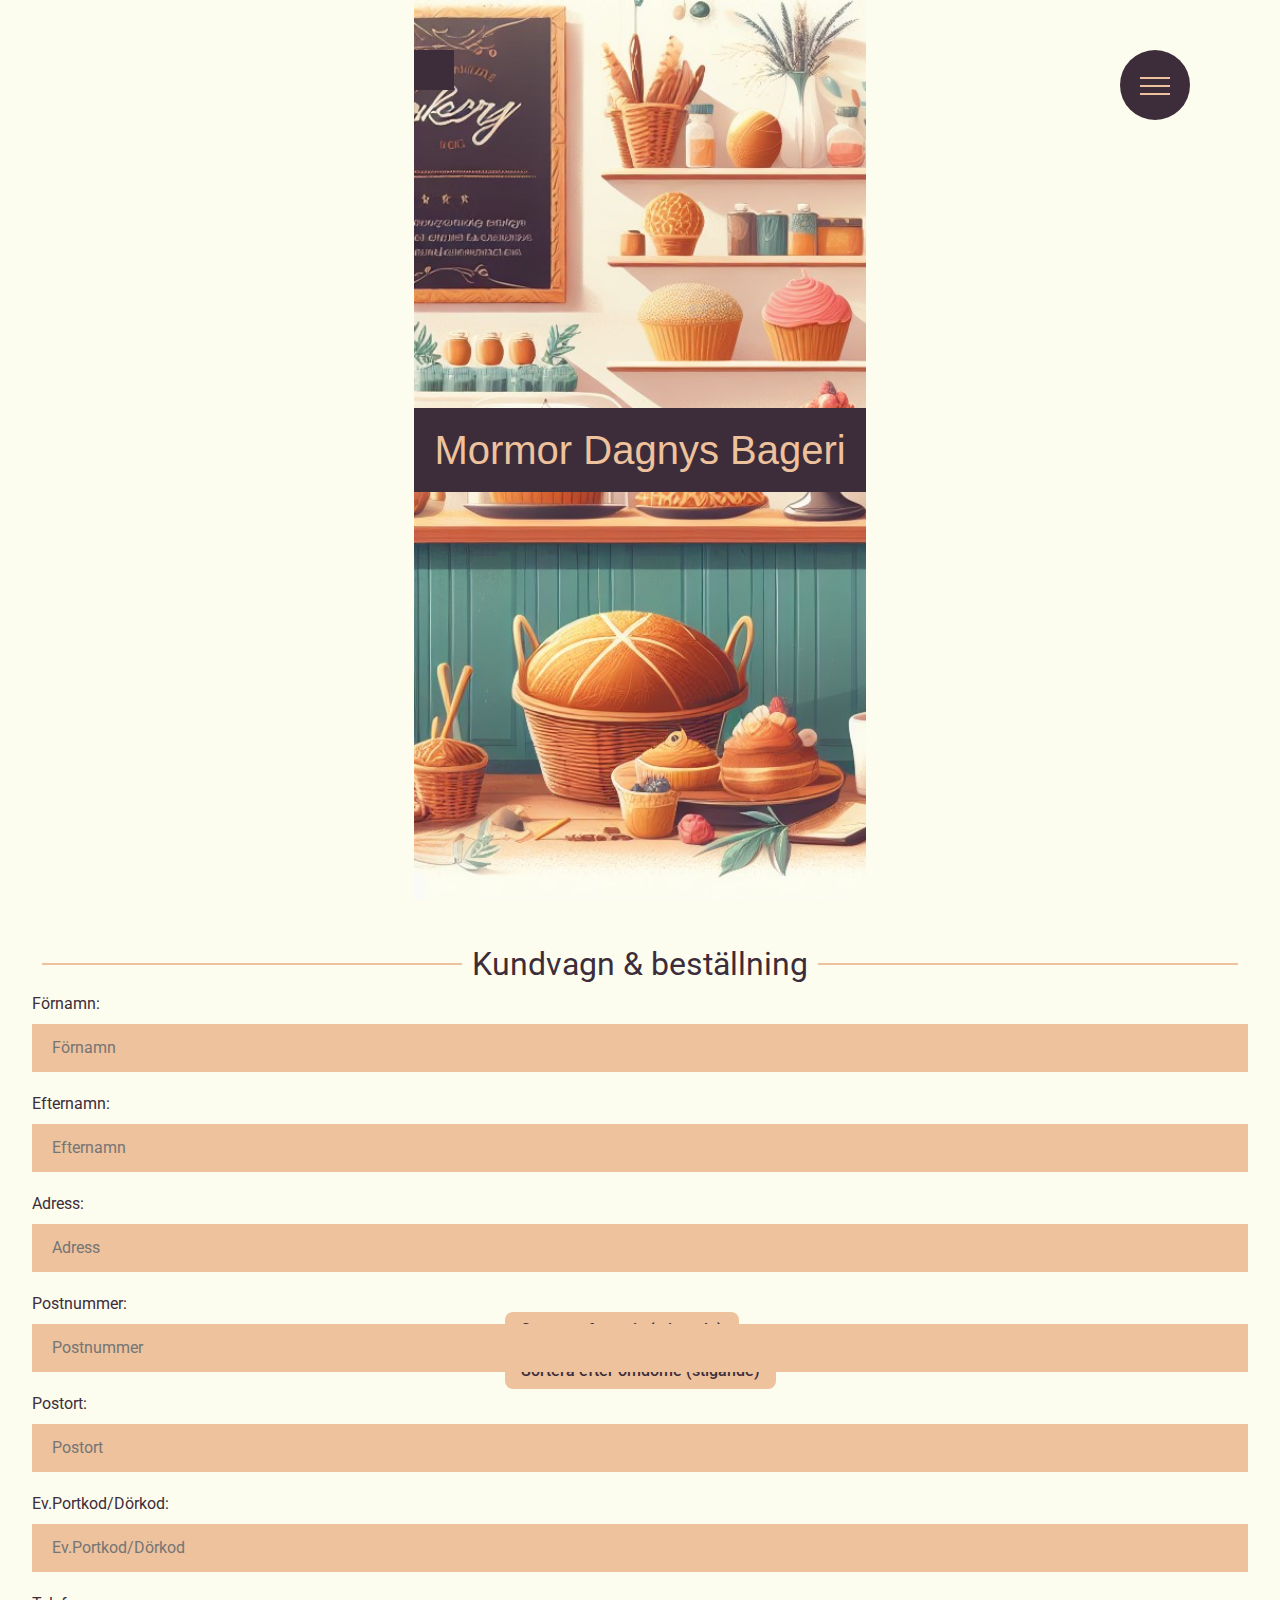
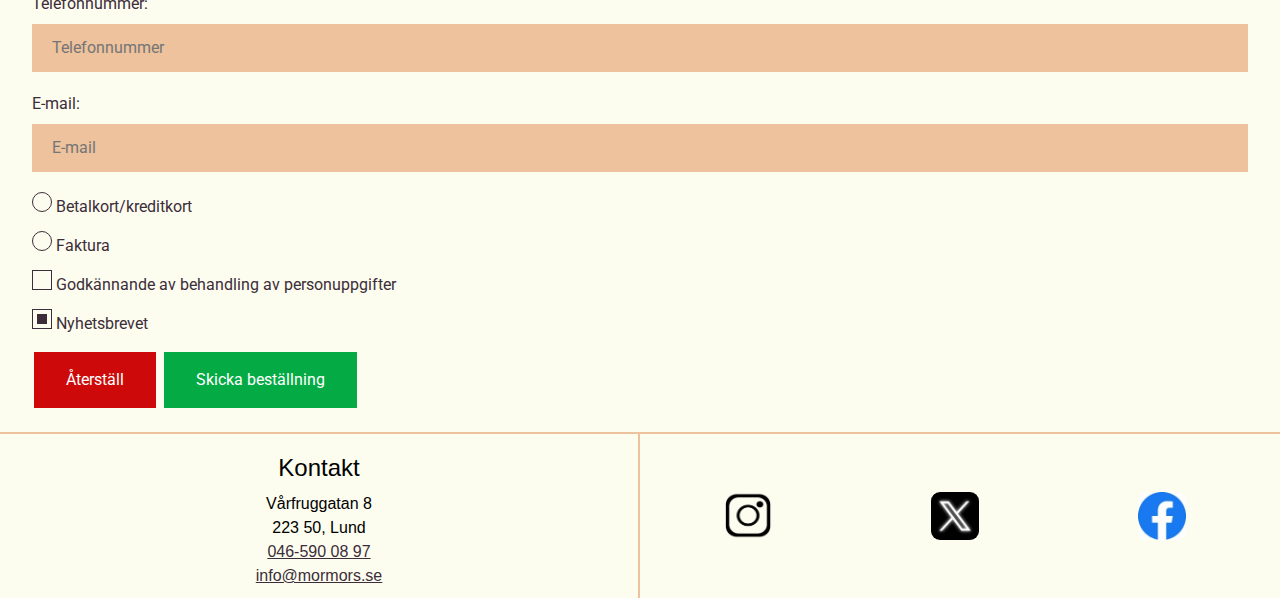
==== commit 5459c06d: "Dynamisk sida i pre-production för main." ====
--- a/index.html
+++ b/index.html
@@ -8,7 +8,6 @@
   <link rel="preconnect" href="https://fonts.googleapis.com">
   <link rel="preconnect" href="https://fonts.gstatic.com" crossorigin>
   <link href="https://fonts.googleapis.com/css2?family=Roboto:wght@300&display=swap" rel="stylesheet">
-  <link href="https://fonts.googleapis.com/css2?family=Material+Symbols+Outlined" rel="stylesheet" />
   <link href="/css/style.min.css" rel="stylesheet">
 </head>
 
@@ -38,38 +37,12 @@
     </div>
   </header>
   <main>
-    <section class="sort-filter-search">
-      <div class="item-function-container">
-        <span class="material-symbols-outlined" id="search-icon" title="Search">search</span>
-        <span class="material-symbols-outlined" id="filter-icon" title="Filter">filter_list</span>
-        <span class="material-symbols-outlined" id="sort-icon" title="Sort">swap_vert</span>
+    <div class="sort-buttons">
+      <div class="sort-btns-center">
+        <button id="sortByPrice">Sortera efter pris (stigande)</button>
+        <button id="sortByRating">Sortera efter omdöme (stigande)</button>
       </div>
-      <div class="stack">
-        <div class="sort-buttons">
-          <div class="search-center">
-            <input type="text" class="search-box" id="searchItem" placeholder="Sök här!"></button>
-          </div>
-        </div>
-        <div class="sort-buttons">
-          <div class="filter-center">
-            <button id="filterBread">Visa bröd</button>
-            <button id="filterCake">Visa tårtor</button>
-            <button id="filterBun">Visa bakelser</button>
-          </div>
-        </div>
-        <div class="sort-buttons">
-          <div class="sort-center">
-            <button id="sortByLetter"><span class="material-symbols-outlined">abc</span></button>
-            <button id="sortByPrice"><span class="material-symbols-outlined">
-              monetization_on
-              </span></button>
-            <button id="sortByRating"><span class="material-symbols-outlined">
-              star_rate
-              </span></button>
-          </div>
-        </div>
-      </div>
-    </section>
+    </div>
 
     <div id="pastryContainer"></div>
 
@@ -168,12 +141,13 @@
         <h2>Kontakt</h2>
         <p>Vårfruggatan 8</p>
         <p>223 50, Lund</p>
-        <a href="tel:046-590 08 97">046-590 08 97</a>
+        <a href="tel:046-590 08 97">046-590 08 97 </a>
         <a href="mailto:info@mormors.se">info@mormors.se</a>
       </address>
     </div>
   </footer>
+
   <script type="module" src="js/main.js"></script>
-  </body>
+</body>
 
 </html>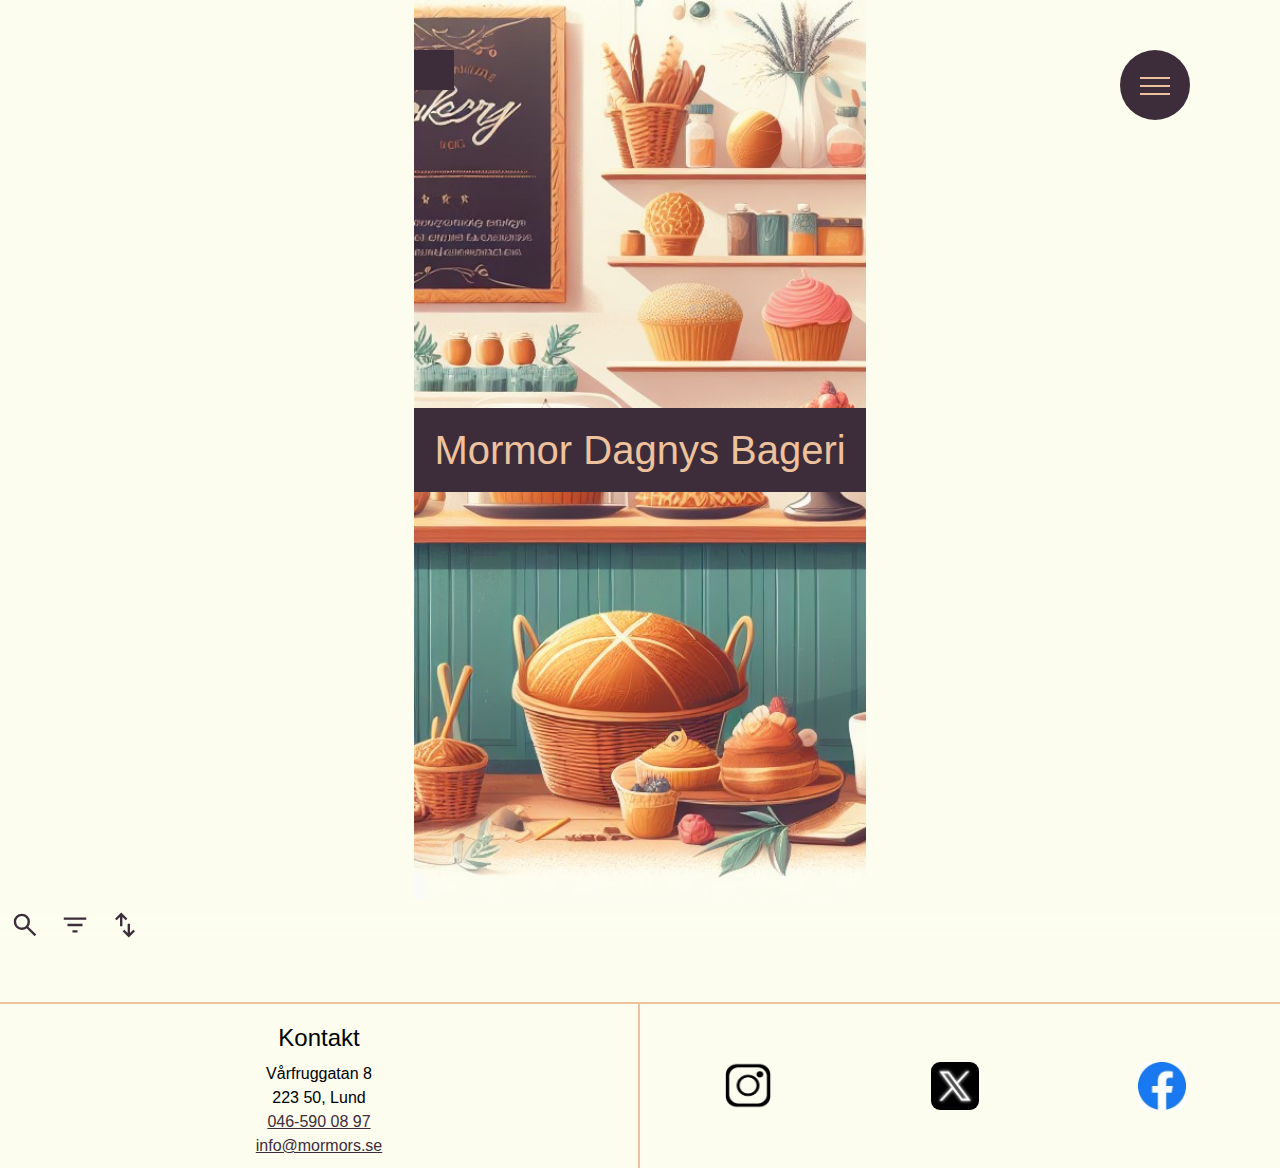
==== commit 80a12dde: "updated html structure" ====
--- a/index.html
+++ b/index.html
@@ -8,6 +8,7 @@
   <link rel="preconnect" href="https://fonts.googleapis.com">
   <link rel="preconnect" href="https://fonts.gstatic.com" crossorigin>
   <link href="https://fonts.googleapis.com/css2?family=Roboto:wght@300&display=swap" rel="stylesheet">
+  <link href="https://fonts.googleapis.com/css2?family=Material+Symbols+Outlined" rel="stylesheet" />
   <link href="/css/style.min.css" rel="stylesheet">
 </head>
 
@@ -27,105 +28,57 @@
       <nav class="navigation-nav">
         <ul class="navigation-list">
           <li class="navigation-item">
-            <a href="#pastryContainer" class="navigation-link">Produkter</a>
+            <a href="index.html#pastryContainer" class="navigation-link">Produkter</a>
           </li>
           <li class="navigation-item">
-            <a href="#kontakt" class="navigation-link">Kontakt</a>
+            <a href="index.html#kontakt" class="navigation-link">Kontakt</a>
           </li>
         </ul>
       </nav>
     </div>
   </header>
   <main>
-    <div class="sort-buttons">
-      <div class="sort-btns-center">
-        <button id="sortByPrice">Sortera efter pris (stigande)</button>
-        <button id="sortByRating">Sortera efter omdöme (stigande)</button>
+    <section class="sort-filter-search">
+      <div class="item-function-container">
+        <span class="material-symbols-outlined" id="search-icon" title="Search">search</span>
+        <span class="material-symbols-outlined" id="filter-icon" title="Filter">filter_list</span>
+        <span class="material-symbols-outlined" id="sort-icon" title="Sort">swap_vert</span>
       </div>
-    </div>
+      <div class="stack">
+        <div class="sort-buttons">
+          <div class="search-center">
+            <input type="text" class="search-box" id="searchItem" placeholder="Sök här!"></button>
+          </div>
+        </div>
+        <div class="sort-buttons">
+          <div class="filter-center">
+            <button id="filterBread"><span class="material-symbols-outlined">
+              breakfast_dining
+              </span></button>
+            <button id="filterCake"><span class="material-symbols-outlined">
+              cake
+              </span></button>
+            <button id="filterBun"><span class="material-symbols-outlined">
+              bakery_dining
+              </span></button>
+          </div>
+        </div>
+        <div class="sort-buttons">
+          <div class="sort-center">
+            <button id="sortByLetter"><span class="material-symbols-outlined">abc</span></button>
+            <button id="sortByPrice"><span class="material-symbols-outlined">
+              monetization_on
+              </span></button>
+            <button id="sortByRating"><span class="material-symbols-outlined">
+              star_rate
+              </span></button>
+          </div>
+        </div>
+      </div>
+    </section>
 
     <div id="pastryContainer"></div>
 
-    <div class="order-form">
-      <div class="divider">Kundvagn & beställning</div>
-      <form>
-        <label>Förnamn:
-          <span class="errorField"></span>
-          <input type="text" id="firstName" placeholder="Förnamn">
-        </label>
-        <label>Efternamn:
-          <span class="errorField"></span>
-          <input type="text" id="lastName" placeholder="Efternamn">
-        </label>
-        <label>Adress:
-          <span class="errorField"></span>
-          <input type="text" id="street" placeholder="Adress">
-        </label>
-        <label>Postnummer:
-          <span class="errorField"></span>
-          <input type="number" id="zipcode" placeholder="Postnummer">
-        </label>
-        <label>Postort:
-          <span class="errorField"></span>
-          <input type="text" id="city" placeholder="Postort">
-        </label>
-        <label>Ev.Portkod/Dörkod:
-          <span class="errorField"></span>
-          <input type="text" id="doorCode" placeholder="Ev.Portkod/Dörkod">
-        </label>
-        <label>Telefonnummer:
-          <span class="errorField"></span>
-          <input type="tel" id="mobile" placeholder="Telefonnummer">
-        </label>
-        <label>E-mail:
-          <span class="errorField"></span>
-          <input type="email" id="email" placeholder="E-mail">
-        </label>
-
-        <div>
-          <label>
-            <input type="radio" name="paymentOption" value="card"> Betalkort/kreditkort
-          </label>
-          <label>
-            <input type="radio" name="paymentOption" value="invoice"> Faktura
-          </label>
-        </div>
-
-        <div id="creditCardDetails" class="hidden">
-          <label>
-            Kortnummer:
-            <input type="number" id="cardNumber" placeholder="Kortnummer">
-          </label>
-          <label>
-            Utgångsdatum (MM/ÅÅ):
-            <input type="number" id="expiryMonth" placeholder="MM">
-            <input type="number" id="expiryYear" placeholder="ÅÅ">
-          </label>
-        </div>
-
-        <div id="invoiceDetails" class="hidden">
-          <label>
-            Organisationsnummer/Personnummer:
-            <span class="errorField"></span>
-            <input type="text" id="ssn" placeholder="Organisationsnummer/Personnummer">
-          </label>
-        </div>
-
-        <label>
-          <input type="checkbox" id="gdprCheck"> Godkännande av behandling av personuppgifter
-        </label>
-
-        <label>
-          <input type="checkbox" id="newsletter" checked> Nyhetsbrevet
-        </label>
-
-        <input type="button" id="resetForm" value="Återställ" class="reset-btn">
-        <input type="button" id="sendForm" value="Skicka beställning" disabled class="send-btn">
-      </form>
-
-      <div id="popup" class="cover hidden"></div>
-      <div class="popup hidden" id="orderSummary"></div>
-    </div>
   </main>
 
   <footer>
@@ -146,8 +99,6 @@
       </address>
     </div>
   </footer>
-
   <script type="module" src="js/main.js"></script>
-</body>
-
+  </body>
 </html>--- a/css/style.min.css
+++ b/css/style.min.css
@@ -1 +1 @@
-*:where(:not(iframe,canvas,img,svg,video):not(svg *)){all:unset;display:revert}*,*::before,*::after{box-sizing:border-box}ol,ul{list-style:none}img{max-width:100%}table{border-collapse:collapse}textarea{white-space:revert}.card{padding:2em}button{border-radius:8px;border:1px solid rgba(0,0,0,0);padding:.6em 1.2em;font-size:1em;font-weight:500;font-family:inherit;background-color:#edc29d;cursor:pointer;transition:border-color .25s}button:hover{border-color:#3d2d3a}button:focus,button:focus-visible{outline:4px auto -webkit-focus-ring-color}.hidden{display:none}#cart{position:fixed;top:50px;color:#edc29d;background-color:#3d2d3a;padding:20px;z-index:2}#cart>p{font-weight:bold;color:#f1a45a}label{display:block;margin-bottom:12px}label>span{color:#ce0909}.cover{position:fixed;top:0;left:0;background-color:rgba(0,0,0,.8);width:100vw;height:100vh}.popup{width:50vw;height:50vh;background-color:#fcfdef;position:fixed;padding:2rem;top:50%;left:50%;transform:translate(-50%, -50%);overflow:auto;line-height:1.8;text-align:center}.total-sum-style{color:#3d2d3a;font-weight:bold}.send-btn{background-color:#04aa44;border:none;color:#fff;padding:16px 32px;text-decoration:none;margin:4px 2px;cursor:pointer}.reset-btn{background-color:#ce0909;border:none;color:#fff;padding:16px 32px;text-decoration:none;margin:4px 2px;cursor:pointer}input[type=text],input[type=number],input[type=tel],input[type=email]{background-color:#edc29d;width:100%;padding:12px 20px;margin:8px 0;box-sizing:border-box}input[type=radio]{appearance:none;width:20px;height:20px;border:1px solid #3d2d3a;border-radius:50%;outline:none;transition:box-shadow .3s ease}input[type=radio]:before{content:"";display:block;width:60%;height:60%;margin:20% auto;border-radius:50%}input[type=radio]:checked:before{background-color:#3d2d3a}input[type=checkbox]{appearance:none;width:20px;height:20px;border:1px solid #3d2d3a;outline:none;transition:box-shadow .3s ease}input[type=checkbox]:before{content:"";display:block;width:60%;height:60%;margin:20% auto}input[type=checkbox]:checked:before{background-color:#3d2d3a}a:hover{cursor:pointer}html,main{color:#3d2d3a;font-family:"Roboto",sans-serif;width:100vw}body{margin:0;place-items:center;min-width:320px;min-height:100vh;background-color:#fcfdef}:root{line-height:24px;color-scheme:unset;color:unset;text-rendering:optimizeLegibility}a{font-weight:500;color:#3d2d3a;text-decoration:inherit}a:hover{color:#3d2d3a}h1{font-size:3em;line-height:1.1}h2{font-size:2em;line-height:2}.sort-filter-search{display:flex;flex-direction:row;justify-content:center;align-items:center;min-height:2.5rem;position:sticky;padding:10px 0;top:0;background-image:linear-gradient(to bottom, rgb(252, 253, 239), rgba(252, 253, 239, 0.8), rgba(252, 253, 239, 0.6), rgba(252, 253, 239, 0.4));z-index:1}.sort-filter-search .material-symbols-outlined{font-size:30px;padding:0 10px;cursor:pointer;z-index:2}.item-function-container{position:relative;display:flex;justify-content:center;align-items:center}.left{justify-content:flex-start;left:0}.stack{position:relative;width:100%;height:100%}.search-center,.filter-center,.sort-center{position:absolute;visibility:hidden;width:100%;display:flex;flex-direction:row}.show{visibility:visible;z-index:3}.sort-buttons{display:flex;flex-direction:row;align-items:center;justify-content:center;position:absolute;width:100%;height:100%}.sort-buttons button{background-color:#edc29d;padding:15px 15px;height:36px;display:flex;margin:5px;justify-content:center;align-items:center}.sort-buttons input{padding:0 !important;width:50% !important;border-radius:15px;text-indent:10px;height:35px}#pastryContainer{position:relative;display:flex;flex-wrap:wrap;justify-content:center;margin-left:2rem;margin-right:2rem;flex-basis:100%;margin-bottom:20px;gap:3rem;padding-bottom:2rem}#pastryContainer>article{border:2px solid #edc29d;border-radius:5px;padding:20px}#pastryContainer>article>img{width:38vh;height:auto}#pastryContainer>article>h3{font-weight:bold;text-align:center;margin-bottom:20px;font-size:1.5rem}.divider{font-size:2rem;display:flex;align-items:center;padding-bottom:1rem}.divider::before,.divider::after{flex:1;content:"";padding:1px;background-color:#edc29d;margin:10px}.order-form{position:relative;margin-left:2rem;margin-right:2rem;flex-basis:100%;margin-bottom:20px}*,*::before,*::after{margin:0;padding:0;box-sizing:inherit}html{box-sizing:border-box;font-family:"Montserrat",sans-serif}.container{display:flex;background-image:url("/img/header-image.jpeg");background-size:cover;background-repeat:no-repeat;justify-content:center;align-items:center;height:100vh}.name{color:#edc29d;background-color:#3d2d3a;padding:20px;font-size:2.5em}.navigation-checkbox{display:none}.navigation-button{background-color:#3d2d3a;height:70px;width:70px;position:fixed;top:50px;right:90px;border-radius:50%;z-index:2000;text-align:center;cursor:pointer}.navigation-background{height:60px;width:60px;border-radius:50%;position:fixed;top:55px;right:95px;background-image:radial-gradient(#edc29d, #3d2d3a);z-index:1000;transition:transform .8s cubic-bezier(0.86, 0, 0.07, 1)}.navigation-nav{height:100vh;width:100%;position:fixed;top:0;right:0;z-index:1500;opacity:0;width:0;transition:all .8s}.navigation-list{display:flex;flex-direction:column;justify-content:center;align-items:center;list-style:none;position:absolute;top:50%;left:50%;transform:translate(-50%, -50%)}.navigation-item{margin:10px}.navigation-link:link,.navigation-link:visited{display:inline-block;font-size:25px;letter-spacing:2px;padding:10px 20px;color:#3d2d3a;text-decoration:none;text-transform:uppercase;background-image:linear-gradient(90deg, transparent 0%, transparent 50%, #3d2d3a 50%);background-size:220%;transition:all .4s}.navigation-link:hover,.navigation-link:active{background-position:100%;color:#edc29d;transform:translateX(10px)}.navigation-checkbox:checked~.navigation-background{transform:scale(80)}.navigation-checkbox:checked~.navigation-nav{opacity:1;width:100%}.navigation-icon{position:relative;margin-top:35px}.navigation-icon,.navigation-icon::before,.navigation-icon::after{width:30px;height:2px;background-color:#edc29d;display:inline-block}.navigation-icon::before,.navigation-icon::after{content:"";position:absolute;left:0;transition:all .2s}.navigation-icon::before{top:-8px}.navigation-icon::after{top:8px}.navigation-button:hover .navigation-icon::before{top:-10px}.navigation-button:hover .navigation-icon::after{top:10px}.navigation-checkbox:checked+.navigation-button .navigation-icon{background-color:rgba(0,0,0,0)}.navigation-checkbox:checked+.navigation-button .navigation-icon::before{top:0;transform:rotate(135deg)}.navigation-checkbox:checked+.navigation-button .navigation-icon::after{top:0;transform:rotate(-135deg)}.card{padding:2em}button{border-radius:8px;border:1px solid rgba(0,0,0,0);padding:.6em 1.2em;font-size:1em;font-weight:500;font-family:inherit;background-color:#edc29d;cursor:pointer;transition:border-color .25s}button:hover{border-color:#3d2d3a}button:focus,button:focus-visible{outline:4px auto -webkit-focus-ring-color}.hidden{display:none}#cart{position:fixed;top:50px;color:#edc29d;background-color:#3d2d3a;padding:20px;z-index:2}#cart>p{font-weight:bold;color:#f1a45a}label{display:block;margin-bottom:12px}label>span{color:#ce0909}.cover{position:fixed;top:0;left:0;background-color:rgba(0,0,0,.8);width:100vw;height:100vh}.popup{width:50vw;height:50vh;background-color:#fcfdef;position:fixed;padding:2rem;top:50%;left:50%;transform:translate(-50%, -50%);overflow:auto;line-height:1.8;text-align:center}.total-sum-style{color:#3d2d3a;font-weight:bold}.send-btn{background-color:#04aa44;border:none;color:#fff;padding:16px 32px;text-decoration:none;margin:4px 2px;cursor:pointer}.reset-btn{background-color:#ce0909;border:none;color:#fff;padding:16px 32px;text-decoration:none;margin:4px 2px;cursor:pointer}input[type=text],input[type=number],input[type=tel],input[type=email]{background-color:#edc29d;width:100%;padding:12px 20px;margin:8px 0;box-sizing:border-box}input[type=radio]{appearance:none;width:20px;height:20px;border:1px solid #3d2d3a;border-radius:50%;outline:none;transition:box-shadow .3s ease}input[type=radio]:before{content:"";display:block;width:60%;height:60%;margin:20% auto;border-radius:50%}input[type=radio]:checked:before{background-color:#3d2d3a}input[type=checkbox]{appearance:none;width:20px;height:20px;border:1px solid #3d2d3a;outline:none;transition:box-shadow .3s ease}input[type=checkbox]:before{content:"";display:block;width:60%;height:60%;margin:20% auto}input[type=checkbox]:checked:before{background-color:#3d2d3a}footer{bottom:0;width:100vw;border-top:2px solid #edc29d;display:flex;flex-direction:column}footer .top-right-footer{padding:10px;width:100%;display:flex;align-items:center;border-bottom:2px solid #edc29d}footer .top-right-footer .social-links{display:flex}footer .top-right-footer .social-links img{width:35px;height:35px;border-radius:10px;padding:1px;margin-right:10px;display:flex;align-items:center}footer .bottom-left-footer{padding:10px;border-right:2px solid #edc29d;width:100%;display:flex}footer .bottom-left-footer a{display:block;color:#3d2d3a;text-decoration:underline}footer .bottom-left-footer a:hover{outline:1px solid #edc29d;outline-offset:1px;border-radius:5px;background-color:#3d2d3a;color:#edc29d}footer .bottom-left-footer h2{font-size:x-large}@media screen and (min-width: 820px){footer{flex-direction:row-reverse}footer .top-right-footer{border-bottom:rgba(0,0,0,0);width:50%}footer .top-right-footer .social-links{width:100%;justify-content:space-around}footer .top-right-footer .social-links img{width:50px;height:50px}footer .bottom-left-footer{justify-content:center;text-align:center;width:50%}}+*:where(:not(iframe,canvas,img,svg,video):not(svg *)){all:unset;display:revert}*,*::before,*::after{box-sizing:border-box}ol,ul{list-style:none}img{max-width:100%}table{border-collapse:collapse}textarea{white-space:revert}.card{padding:2em}button{border-radius:8px;border:1px solid rgba(0,0,0,0);padding:.6em 1.2em;font-size:1em;font-weight:500;font-family:inherit;background-color:#edc29d;cursor:pointer;transition:border-color .25s}button:hover{border-color:#3d2d3a}button:focus,button:focus-visible{outline:4px auto -webkit-focus-ring-color}.hidden{display:none}#cart{position:fixed;top:50px;color:#edc29d;background-color:#3d2d3a;padding:20px;z-index:2}#cart>p{font-weight:bold;color:#f1a45a}label{display:block;margin-bottom:12px}label>span{color:#ce0909}.cover{position:fixed;top:0;left:0;background-color:rgba(0,0,0,.8);width:100vw;height:100vh}.popup{width:50vw;height:50vh;background-color:#fcfdef;position:fixed;padding:2rem;top:50%;left:50%;transform:translate(-50%, -50%);overflow:auto;line-height:1.8;text-align:center}.minus{margin-right:.5rem}.total-sum-style{color:#3d2d3a;font-weight:bold}.send-btn{background-color:#04aa44;border:none;color:#fff;padding:16px 32px;text-decoration:none;margin:4px 2px;cursor:pointer}.reset-btn{background-color:#ce0909;border:none;color:#fff;padding:16px 32px;text-decoration:none;margin:4px 2px;cursor:pointer}input[type=text],input[type=number],input[type=tel],input[type=email]{background-color:#edc29d;width:100%;padding:12px 20px;margin:8px 0;box-sizing:border-box}input[type=radio]{appearance:none;width:20px;height:20px;border:1px solid #3d2d3a;border-radius:50%;outline:none;transition:box-shadow .3s ease}input[type=radio]:before{content:"";display:block;width:60%;height:60%;margin:20% auto;border-radius:50%}input[type=radio]:checked:before{background-color:#3d2d3a}input[type=checkbox]{appearance:none;width:20px;height:20px;border:1px solid #3d2d3a;outline:none;transition:box-shadow .3s ease}input[type=checkbox]:before{content:"";display:block;width:60%;height:60%;margin:20% auto}input[type=checkbox]:checked:before{background-color:#3d2d3a}a:hover{cursor:pointer}html,main{color:#3d2d3a;font-family:"Roboto",sans-serif;width:100vw}body{margin:0;place-items:center;min-width:320px;min-height:100vh;background-color:#fcfdef}:root{line-height:24px;color-scheme:unset;color:unset;text-rendering:optimizeLegibility}a{font-weight:500;color:#3d2d3a;text-decoration:inherit}a:hover{color:#3d2d3a}h1{font-size:3em;line-height:1.1}h2{font-size:2em;line-height:2}.sort-filter-search{display:flex;flex-direction:row;justify-content:center;align-items:center;min-height:2.5rem;position:sticky;padding:10px 0;top:0;background-image:linear-gradient(to bottom, rgb(252, 253, 239), rgba(252, 253, 239, 0.8), rgba(252, 253, 239, 0.6), rgba(252, 253, 239, 0.4));z-index:1}.sort-filter-search .material-symbols-outlined{font-size:30px;padding:0 10px;cursor:pointer;z-index:2}.item-function-container{position:relative;display:flex;justify-content:center;align-items:center}.left{justify-content:flex-start;left:0}.stack{position:relative;width:100%;height:100%}.search-center,.filter-center,.sort-center{position:absolute;visibility:hidden;width:100%;display:flex;flex-direction:row}.show{visibility:visible;z-index:3}.sort-buttons{display:flex;flex-direction:row;align-items:center;justify-content:center;position:absolute;width:100%;height:100%}.sort-buttons button{background-color:#edc29d;padding:15px 15px;height:36px;display:flex;margin:5px;justify-content:center;align-items:center}.sort-buttons input{padding:0 !important;width:50% !important;border-radius:15px;text-indent:10px;height:35px}#pastryContainer{position:relative;display:flex;flex-wrap:wrap;justify-content:center;margin-left:2rem;margin-right:2rem;flex-basis:100%;margin-bottom:20px;gap:3rem;padding-bottom:2rem}#pastryContainer>article{border:2px solid #edc29d;border-radius:5px;padding:20px}#pastryContainer>article>img{width:38vh;height:auto}#pastryContainer>article>h3{font-weight:bold;text-align:center;margin-bottom:20px;font-size:1.5rem}.divider{font-size:2rem;display:flex;align-items:center;padding-bottom:1rem;padding-top:2rem}.divider::before,.divider::after{flex:1;content:"";padding:1px;background-color:#edc29d;margin:10px}.order-form{position:relative;margin-left:2rem;margin-right:2rem;flex-basis:100%;margin-bottom:20px}#clear-cart{color:#edc29d}#order-cart{color:#edc29d}.order-hide-element{display:none !important}.order-sort-filter-search{display:none !important}*,*::before,*::after{margin:0;padding:0;box-sizing:inherit}html{box-sizing:border-box;font-family:"Montserrat",sans-serif}.container{display:flex;background-image:url("/img/header-image.jpeg");background-size:cover;background-repeat:no-repeat;justify-content:center;align-items:center;height:100vh}.name{color:#edc29d;background-color:#3d2d3a;padding:20px;font-size:2.5em}.navigation-checkbox{display:none}.navigation-button{background-color:#3d2d3a;height:70px;width:70px;position:fixed;top:50px;right:90px;border-radius:50%;z-index:2000;text-align:center;cursor:pointer}.navigation-background{height:60px;width:60px;border-radius:50%;position:fixed;top:55px;right:95px;background-image:radial-gradient(#edc29d, #3d2d3a);z-index:1000;transition:transform .8s cubic-bezier(0.86, 0, 0.07, 1)}.navigation-nav{height:100vh;width:100%;position:fixed;top:0;right:0;z-index:1500;opacity:0;width:0;transition:all .8s}.navigation-list{display:flex;flex-direction:column;justify-content:center;align-items:center;list-style:none;position:absolute;top:50%;left:50%;transform:translate(-50%, -50%)}.navigation-item{margin:10px}.navigation-link:link,.navigation-link:visited{display:inline-block;font-size:25px;letter-spacing:2px;padding:10px 20px;color:#3d2d3a;text-decoration:none;text-transform:uppercase;background-image:linear-gradient(90deg, transparent 0%, transparent 50%, #3d2d3a 50%);background-size:220%;transition:all .4s}.navigation-link:hover,.navigation-link:active{background-position:100%;color:#edc29d;transform:translateX(10px)}.navigation-checkbox:checked~.navigation-background{transform:scale(80)}.navigation-checkbox:checked~.navigation-nav{opacity:1;width:100%}.navigation-icon{position:relative;margin-top:35px}.navigation-icon,.navigation-icon::before,.navigation-icon::after{width:30px;height:2px;background-color:#edc29d;display:inline-block}.navigation-icon::before,.navigation-icon::after{content:"";position:absolute;left:0;transition:all .2s}.navigation-icon::before{top:-8px}.navigation-icon::after{top:8px}.navigation-button:hover .navigation-icon::before{top:-10px}.navigation-button:hover .navigation-icon::after{top:10px}.navigation-checkbox:checked+.navigation-button .navigation-icon{background-color:rgba(0,0,0,0)}.navigation-checkbox:checked+.navigation-button .navigation-icon::before{top:0;transform:rotate(135deg)}.navigation-checkbox:checked+.navigation-button .navigation-icon::after{top:0;transform:rotate(-135deg)}.card{padding:2em}button{border-radius:8px;border:1px solid rgba(0,0,0,0);padding:.6em 1.2em;font-size:1em;font-weight:500;font-family:inherit;background-color:#edc29d;cursor:pointer;transition:border-color .25s}button:hover{border-color:#3d2d3a}button:focus,button:focus-visible{outline:4px auto -webkit-focus-ring-color}.hidden{display:none}#cart{position:fixed;top:50px;color:#edc29d;background-color:#3d2d3a;padding:20px;z-index:2}#cart>p{font-weight:bold;color:#f1a45a}label{display:block;margin-bottom:12px}label>span{color:#ce0909}.cover{position:fixed;top:0;left:0;background-color:rgba(0,0,0,.8);width:100vw;height:100vh}.popup{width:50vw;height:50vh;background-color:#fcfdef;position:fixed;padding:2rem;top:50%;left:50%;transform:translate(-50%, -50%);overflow:auto;line-height:1.8;text-align:center}.minus{margin-right:.5rem}.total-sum-style{color:#3d2d3a;font-weight:bold}.send-btn{background-color:#04aa44;border:none;color:#fff;padding:16px 32px;text-decoration:none;margin:4px 2px;cursor:pointer}.reset-btn{background-color:#ce0909;border:none;color:#fff;padding:16px 32px;text-decoration:none;margin:4px 2px;cursor:pointer}input[type=text],input[type=number],input[type=tel],input[type=email]{background-color:#edc29d;width:100%;padding:12px 20px;margin:8px 0;box-sizing:border-box}input[type=radio]{appearance:none;width:20px;height:20px;border:1px solid #3d2d3a;border-radius:50%;outline:none;transition:box-shadow .3s ease}input[type=radio]:before{content:"";display:block;width:60%;height:60%;margin:20% auto;border-radius:50%}input[type=radio]:checked:before{background-color:#3d2d3a}input[type=checkbox]{appearance:none;width:20px;height:20px;border:1px solid #3d2d3a;outline:none;transition:box-shadow .3s ease}input[type=checkbox]:before{content:"";display:block;width:60%;height:60%;margin:20% auto}input[type=checkbox]:checked:before{background-color:#3d2d3a}footer{bottom:0;width:100vw;border-top:2px solid #edc29d;display:flex;flex-direction:column}footer .top-right-footer{padding:10px;width:100%;display:flex;align-items:center;border-bottom:2px solid #edc29d}footer .top-right-footer .social-links{display:flex}footer .top-right-footer .social-links img{width:35px;height:35px;border-radius:10px;padding:1px;margin-right:10px;display:flex;align-items:center}footer .bottom-left-footer{padding:10px;border-right:2px solid #edc29d;width:100%;display:flex}footer .bottom-left-footer a{display:block;color:#3d2d3a;text-decoration:underline}footer .bottom-left-footer a:hover{outline:1px solid #edc29d;outline-offset:1px;border-radius:5px;background-color:#3d2d3a;color:#edc29d}footer .bottom-left-footer h2{font-size:x-large}@media screen and (min-width: 820px){footer{flex-direction:row-reverse}footer .top-right-footer{border-bottom:rgba(0,0,0,0);width:50%}footer .top-right-footer .social-links{width:100%;justify-content:space-around}footer .top-right-footer .social-links img{width:50px;height:50px}footer .bottom-left-footer{justify-content:center;text-align:center;width:50%}}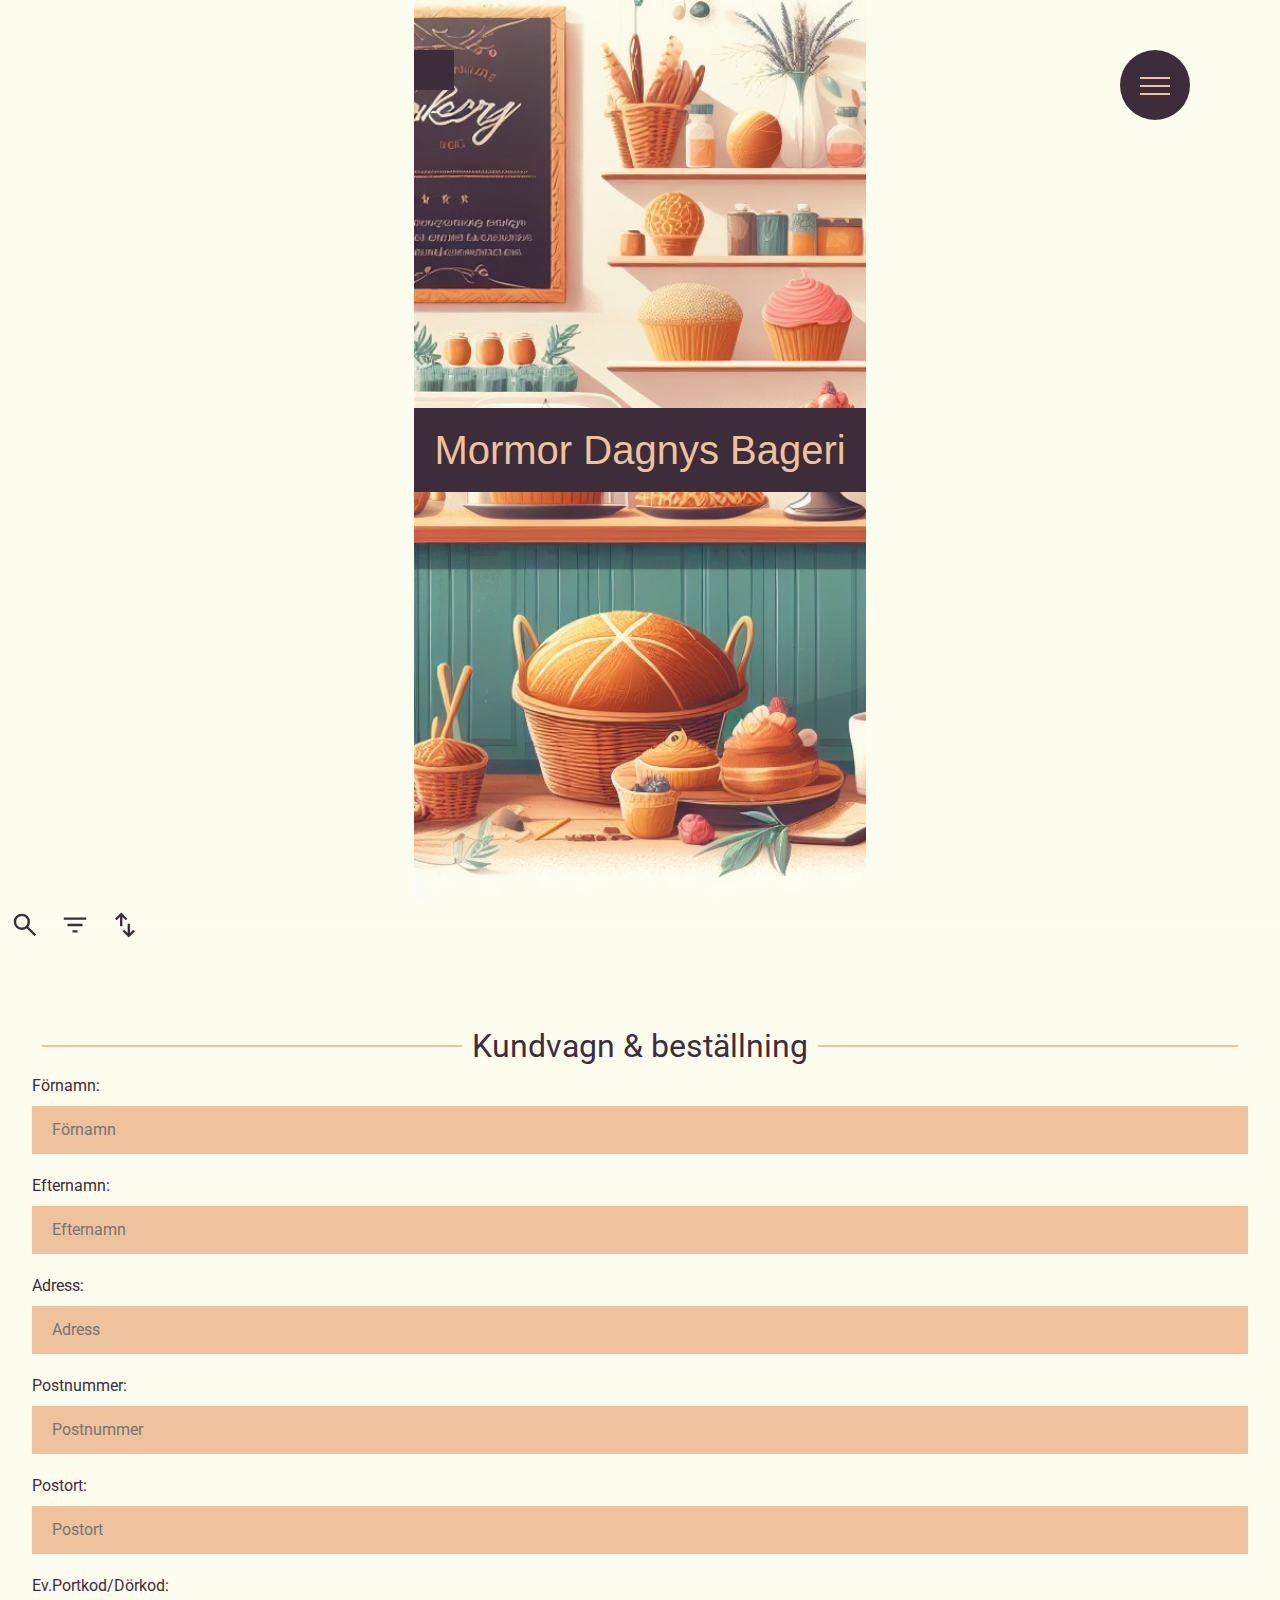
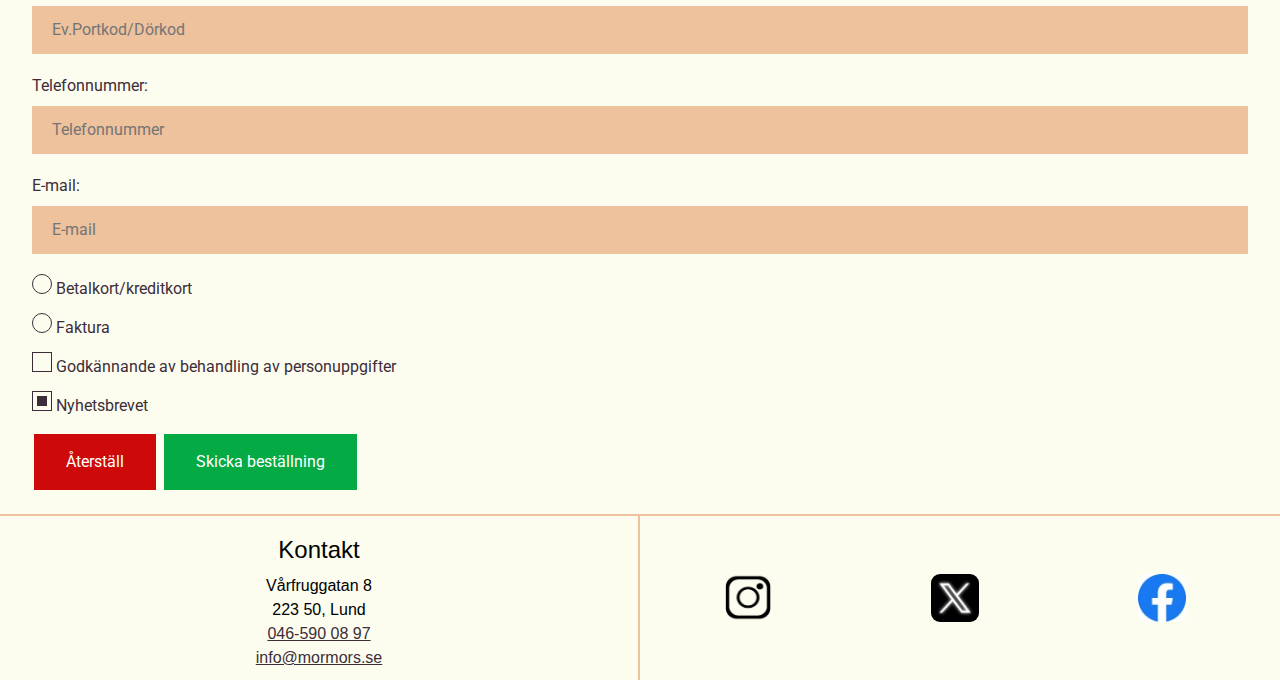
==== commit ab1a75ac: "updated html structure" ====
--- a/index.html
+++ b/index.html
@@ -79,6 +79,86 @@
 
     <div id="pastryContainer"></div>
 
+    <div class="order-form">
+      <div class="divider">Kundvagn & beställning</div>
+      <form>
+        <label>Förnamn:
+          <span class="errorField"></span>
+          <input type="text" id="firstName" placeholder="Förnamn">
+        </label>
+        <label>Efternamn:
+          <span class="errorField"></span>
+          <input type="text" id="lastName" placeholder="Efternamn">
+        </label>
+        <label>Adress:
+          <span class="errorField"></span>
+          <input type="text" id="street" placeholder="Adress">
+        </label>
+        <label>Postnummer:
+          <span class="errorField"></span>
+          <input type="number" id="zipcode" placeholder="Postnummer">
+        </label>
+        <label>Postort:
+          <span class="errorField"></span>
+          <input type="text" id="city" placeholder="Postort">
+        </label>
+        <label>Ev.Portkod/Dörkod:
+          <span class="errorField"></span>
+          <input type="text" id="doorCode" placeholder="Ev.Portkod/Dörkod">
+        </label>
+        <label>Telefonnummer:
+          <span class="errorField"></span>
+          <input type="tel" id="mobile" placeholder="Telefonnummer">
+        </label>
+        <label>E-mail:
+          <span class="errorField"></span>
+          <input type="email" id="email" placeholder="E-mail">
+        </label>
+
+        <div>
+          <label>
+            <input type="radio" name="paymentOption" value="card"> Betalkort/kreditkort
+          </label>
+          <label>
+            <input type="radio" name="paymentOption" value="invoice"> Faktura
+          </label>
+        </div>
+
+        <div id="creditCardDetails" class="hidden">
+          <label>
+            Kortnummer:
+            <input type="number" id="cardNumber" placeholder="Kortnummer">
+          </label>
+          <label>
+            Utgångsdatum (MM/ÅÅ):
+            <input type="number" id="expiryMonth" placeholder="MM">
+            <input type="number" id="expiryYear" placeholder="ÅÅ">
+          </label>
+        </div>
+
+        <div id="invoiceDetails" class="hidden">
+          <label>
+            Organisationsnummer/Personnummer:
+            <span class="errorField"></span>
+            <input type="text" id="ssn" placeholder="Organisationsnummer/Personnummer">
+          </label>
+        </div>
+
+        <label>
+          <input type="checkbox" id="gdprCheck"> Godkännande av behandling av personuppgifter
+        </label>
+
+        <label>
+          <input type="checkbox" id="newsletter" checked> Nyhetsbrevet
+        </label>
+
+        <input type="button" id="resetForm" value="Återställ" class="reset-btn">
+        <input type="button" id="sendForm" value="Skicka beställning" disabled class="send-btn">
+      </form>
+
+      <div id="popup" class="cover hidden"></div>
+      <div class="popup hidden" id="orderSummary"></div>
+    </div>
   </main>
 
   <footer>
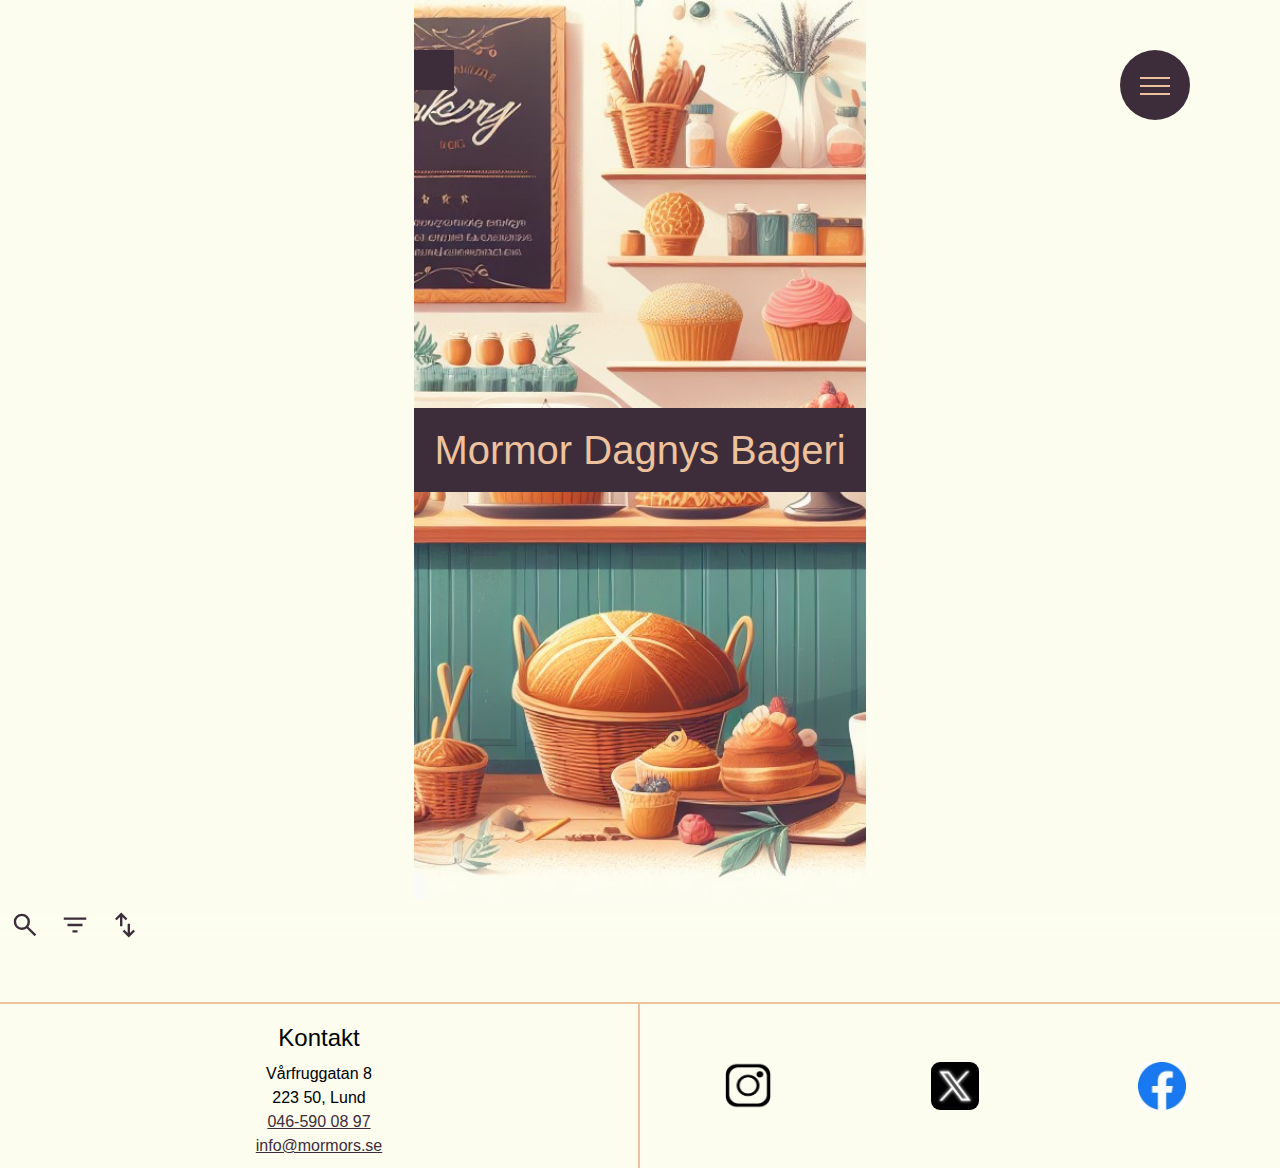
==== commit 67ca9a17: "updated index html" ====
--- a/index.html
+++ b/index.html
@@ -80,82 +80,6 @@
     <div id="pastryContainer"></div>
 
     <div class="order-form">
-      <div class="divider">Kundvagn & beställning</div>
-      <form>
-        <label>Förnamn:
-          <span class="errorField"></span>
-          <input type="text" id="firstName" placeholder="Förnamn">
-        </label>
-        <label>Efternamn:
-          <span class="errorField"></span>
-          <input type="text" id="lastName" placeholder="Efternamn">
-        </label>
-        <label>Adress:
-          <span class="errorField"></span>
-          <input type="text" id="street" placeholder="Adress">
-        </label>
-        <label>Postnummer:
-          <span class="errorField"></span>
-          <input type="number" id="zipcode" placeholder="Postnummer">
-        </label>
-        <label>Postort:
-          <span class="errorField"></span>
-          <input type="text" id="city" placeholder="Postort">
-        </label>
-        <label>Ev.Portkod/Dörkod:
-          <span class="errorField"></span>
-          <input type="text" id="doorCode" placeholder="Ev.Portkod/Dörkod">
-        </label>
-        <label>Telefonnummer:
-          <span class="errorField"></span>
-          <input type="tel" id="mobile" placeholder="Telefonnummer">
-        </label>
-        <label>E-mail:
-          <span class="errorField"></span>
-          <input type="email" id="email" placeholder="E-mail">
-        </label>
-
-        <div>
-          <label>
-            <input type="radio" name="paymentOption" value="card"> Betalkort/kreditkort
-          </label>
-          <label>
-            <input type="radio" name="paymentOption" value="invoice"> Faktura
-          </label>
-        </div>
-
-        <div id="creditCardDetails" class="hidden">
-          <label>
-            Kortnummer:
-            <input type="number" id="cardNumber" placeholder="Kortnummer">
-          </label>
-          <label>
-            Utgångsdatum (MM/ÅÅ):
-            <input type="number" id="expiryMonth" placeholder="MM">
-            <input type="number" id="expiryYear" placeholder="ÅÅ">
-          </label>
-        </div>
-
-        <div id="invoiceDetails" class="hidden">
-          <label>
-            Organisationsnummer/Personnummer:
-            <span class="errorField"></span>
-            <input type="text" id="ssn" placeholder="Organisationsnummer/Personnummer">
-          </label>
-        </div>
-
-        <label>
-          <input type="checkbox" id="gdprCheck"> Godkännande av behandling av personuppgifter
-        </label>
-
-        <label>
-          <input type="checkbox" id="newsletter" checked> Nyhetsbrevet
-        </label>
-
-        <input type="button" id="resetForm" value="Återställ" class="reset-btn">
-        <input type="button" id="sendForm" value="Skicka beställning" disabled class="send-btn">
-      </form>
-
       <div id="popup" class="cover hidden"></div>
       <div class="popup hidden" id="orderSummary"></div>
     </div>
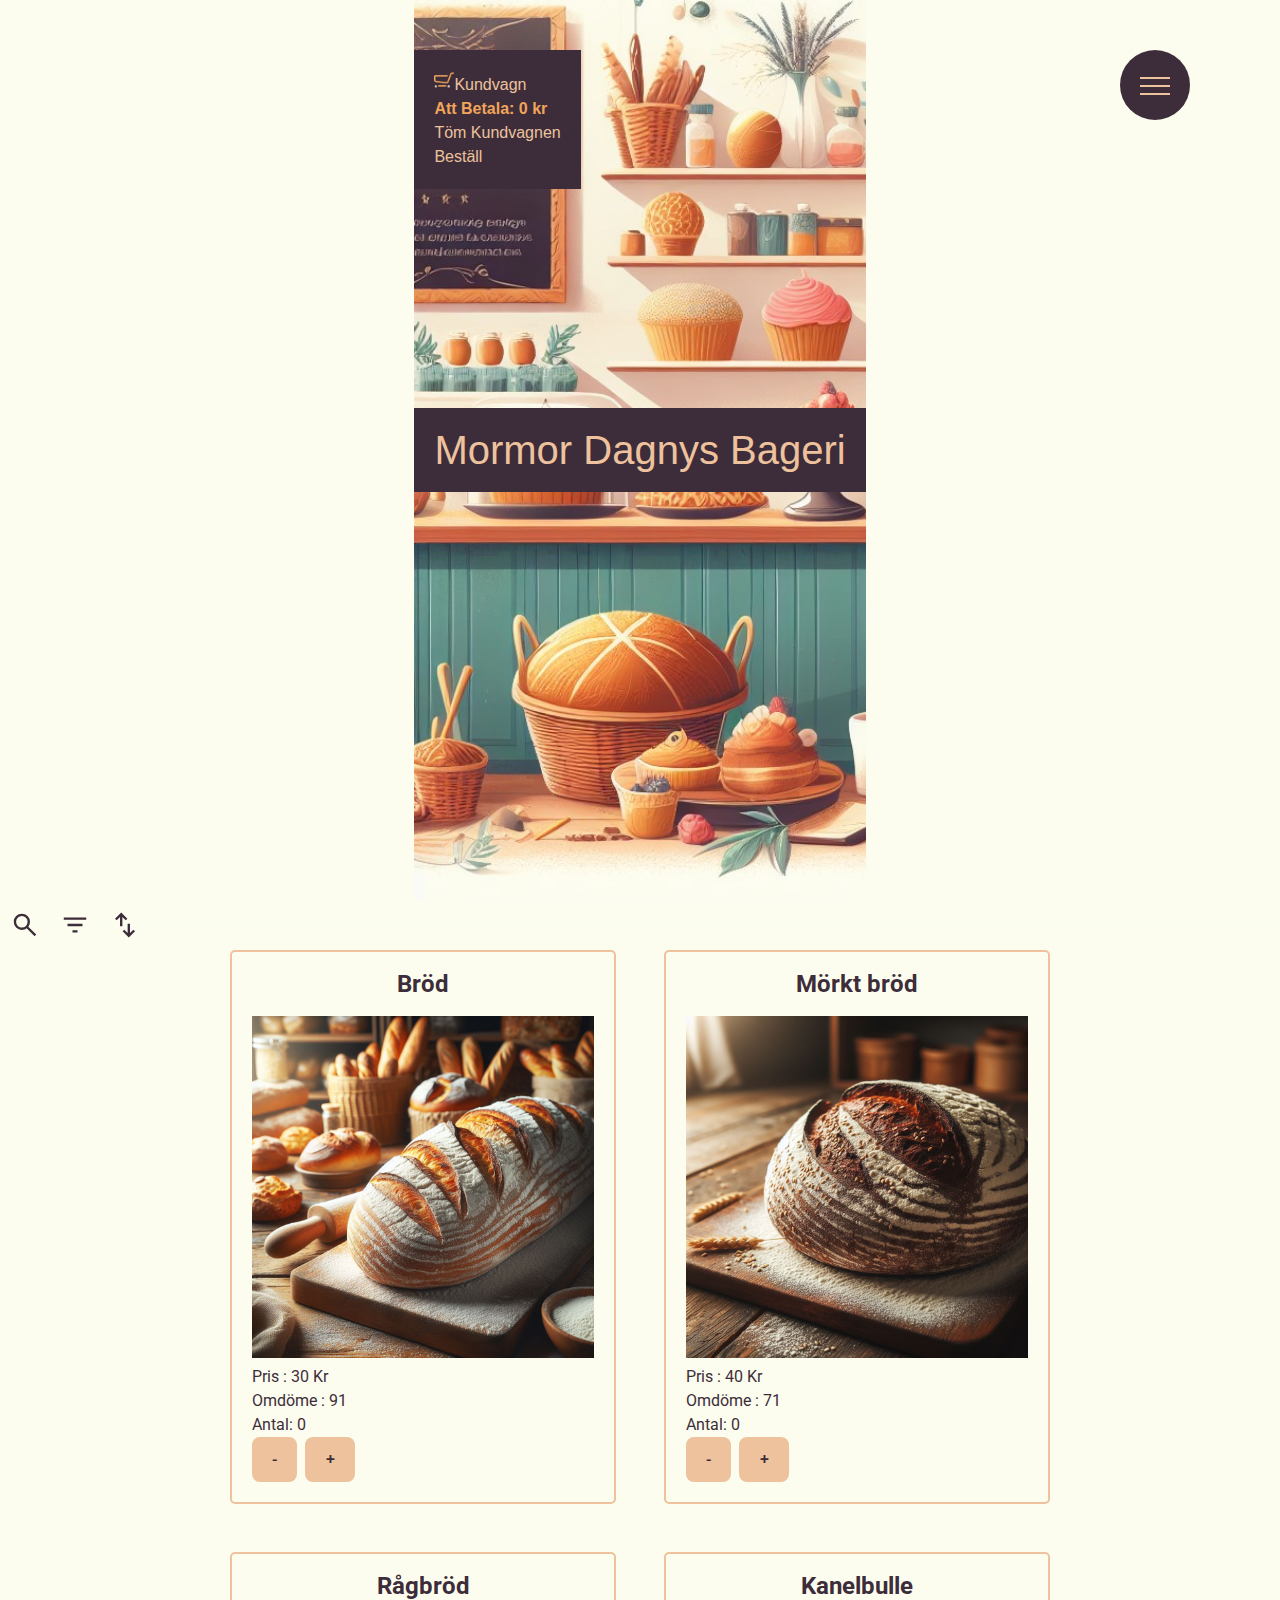
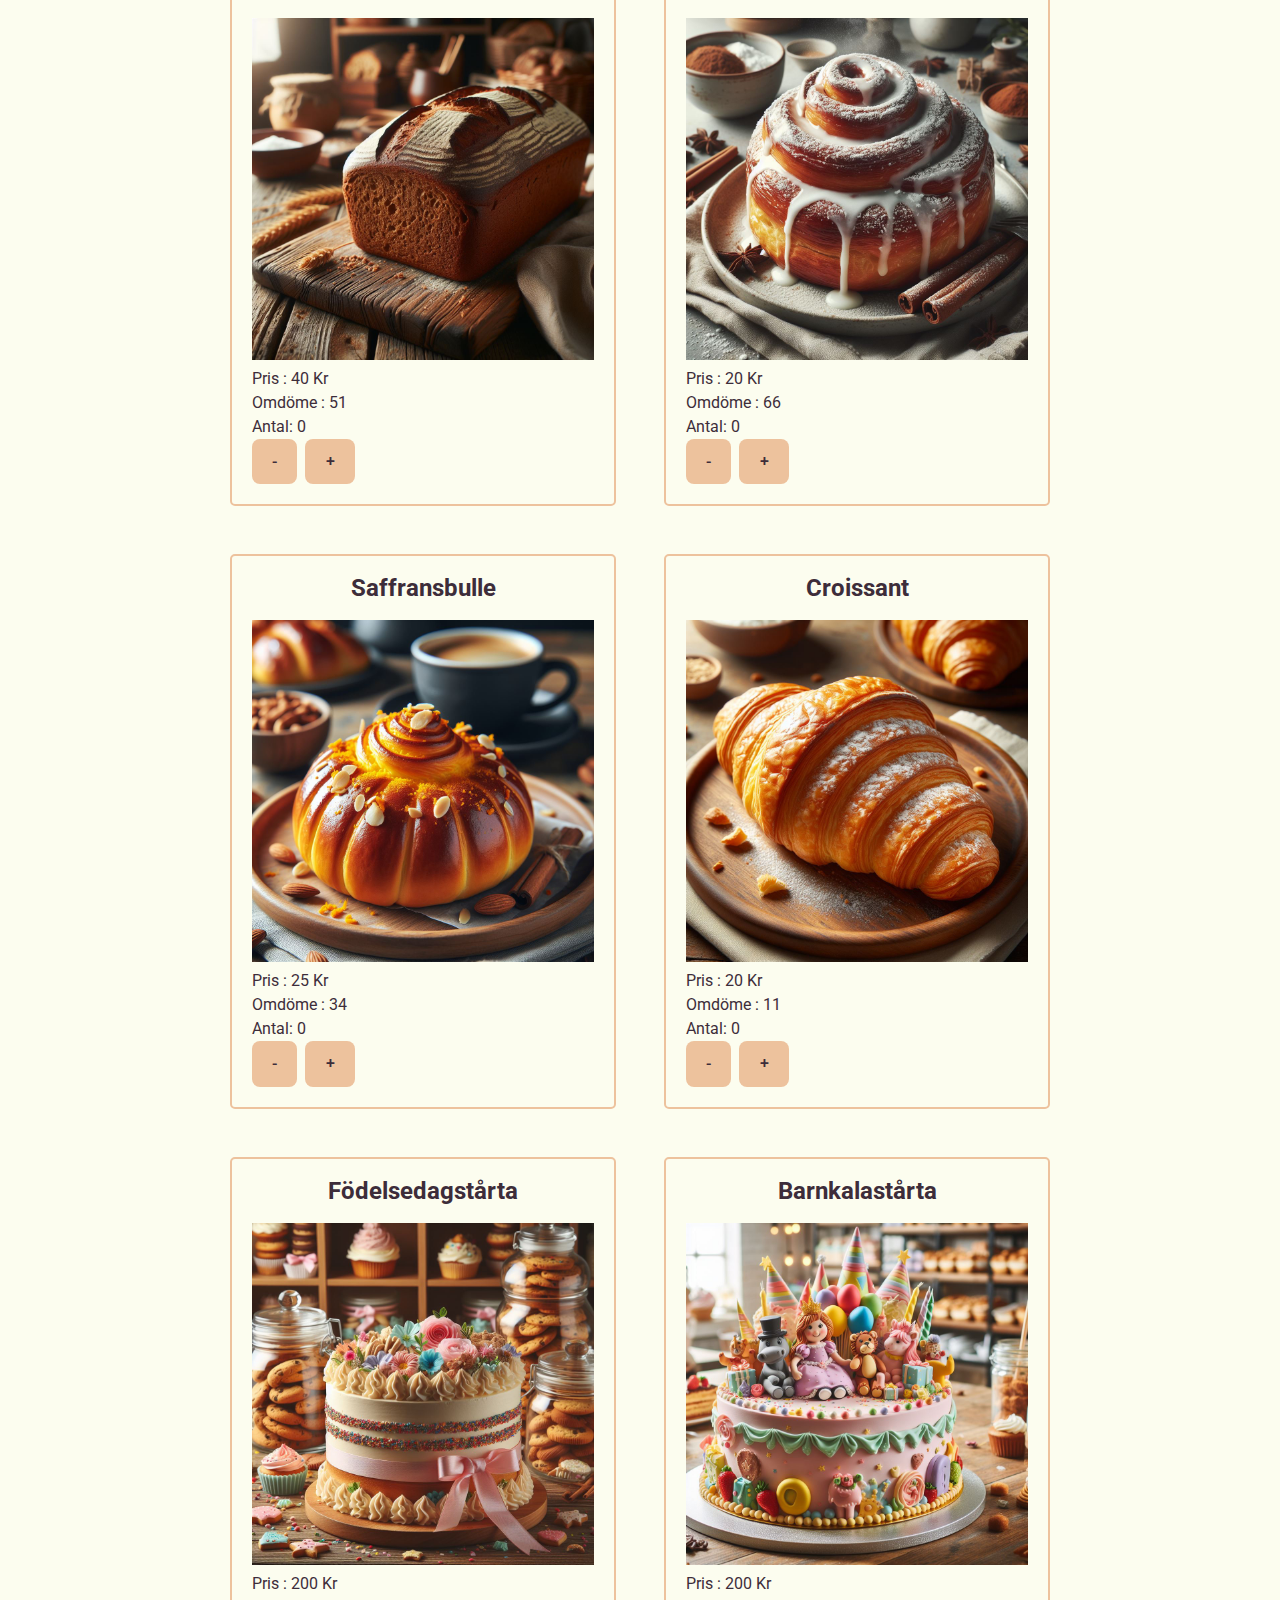
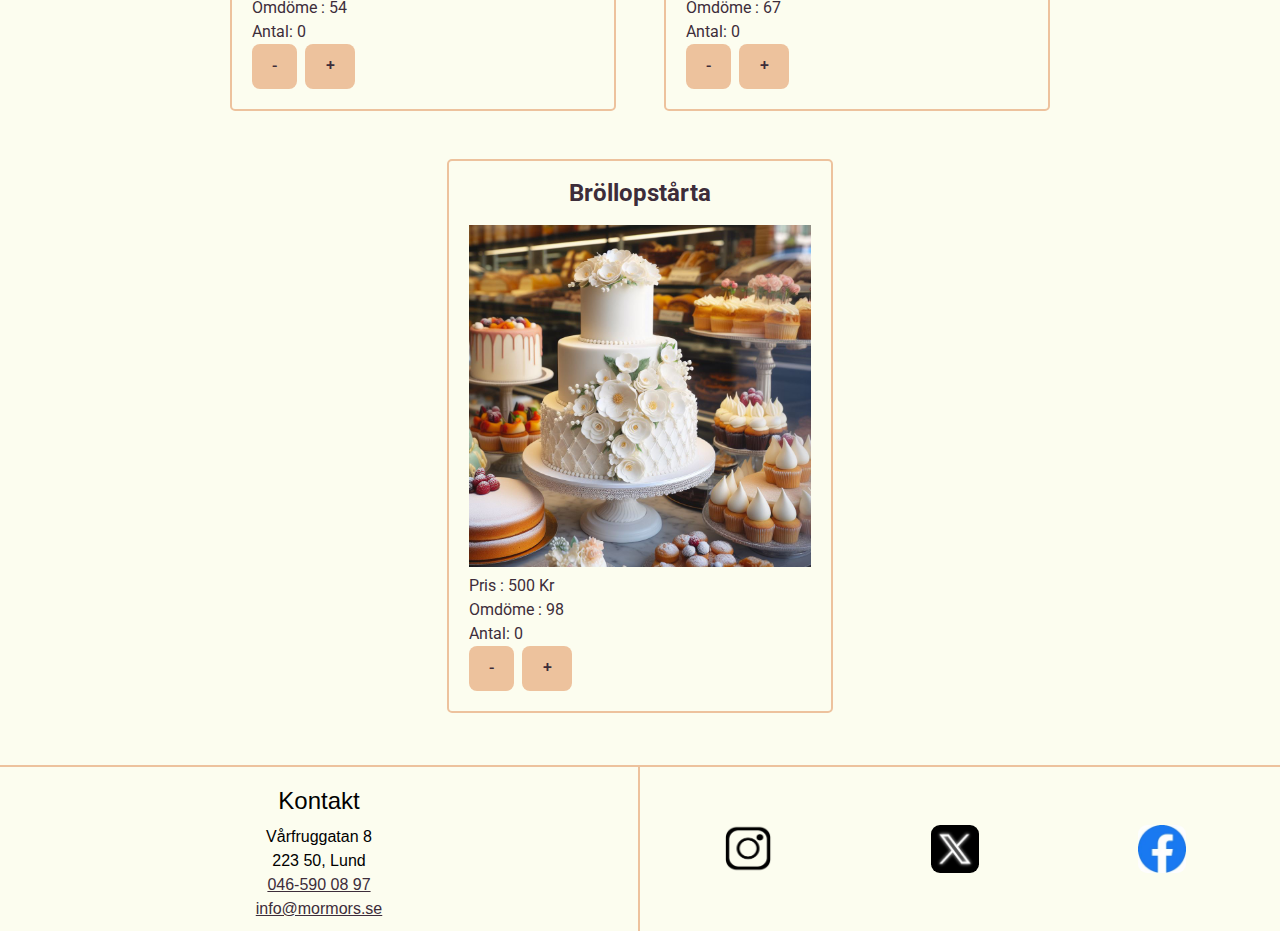
==== commit 6f237c1c: "favicon Icon" ====
--- a/index.html
+++ b/index.html
@@ -10,6 +10,12 @@
   <link href="https://fonts.googleapis.com/css2?family=Roboto:wght@300&display=swap" rel="stylesheet">
   <link href="https://fonts.googleapis.com/css2?family=Material+Symbols+Outlined" rel="stylesheet" />
   <link href="/css/style.min.css" rel="stylesheet">
+  <!-- favicon -->
+  <link rel="apple-touch-icon" sizes="180x180" href="/apple-touch-icon.png">
+  <link rel="icon" type="image/png" sizes="32x32" href="/favicon-32x32.png">
+  <link rel="icon" type="image/png" sizes="16x16" href="/favicon-16x16.png">
+  <link rel="manifest" href="/site.webmanifest">
+
 </head>
 
 <body>
@@ -98,7 +104,7 @@
         <h2>Kontakt</h2>
         <p>Vårfruggatan 8</p>
         <p>223 50, Lund</p>
-        <a href="tel:046-590 08 97">046-590 08 97 </a>
+        <a href="tel:046-590 08 97">046-590 08 97</a>
         <a href="mailto:info@mormors.se">info@mormors.se</a>
       </address>
     </div>
